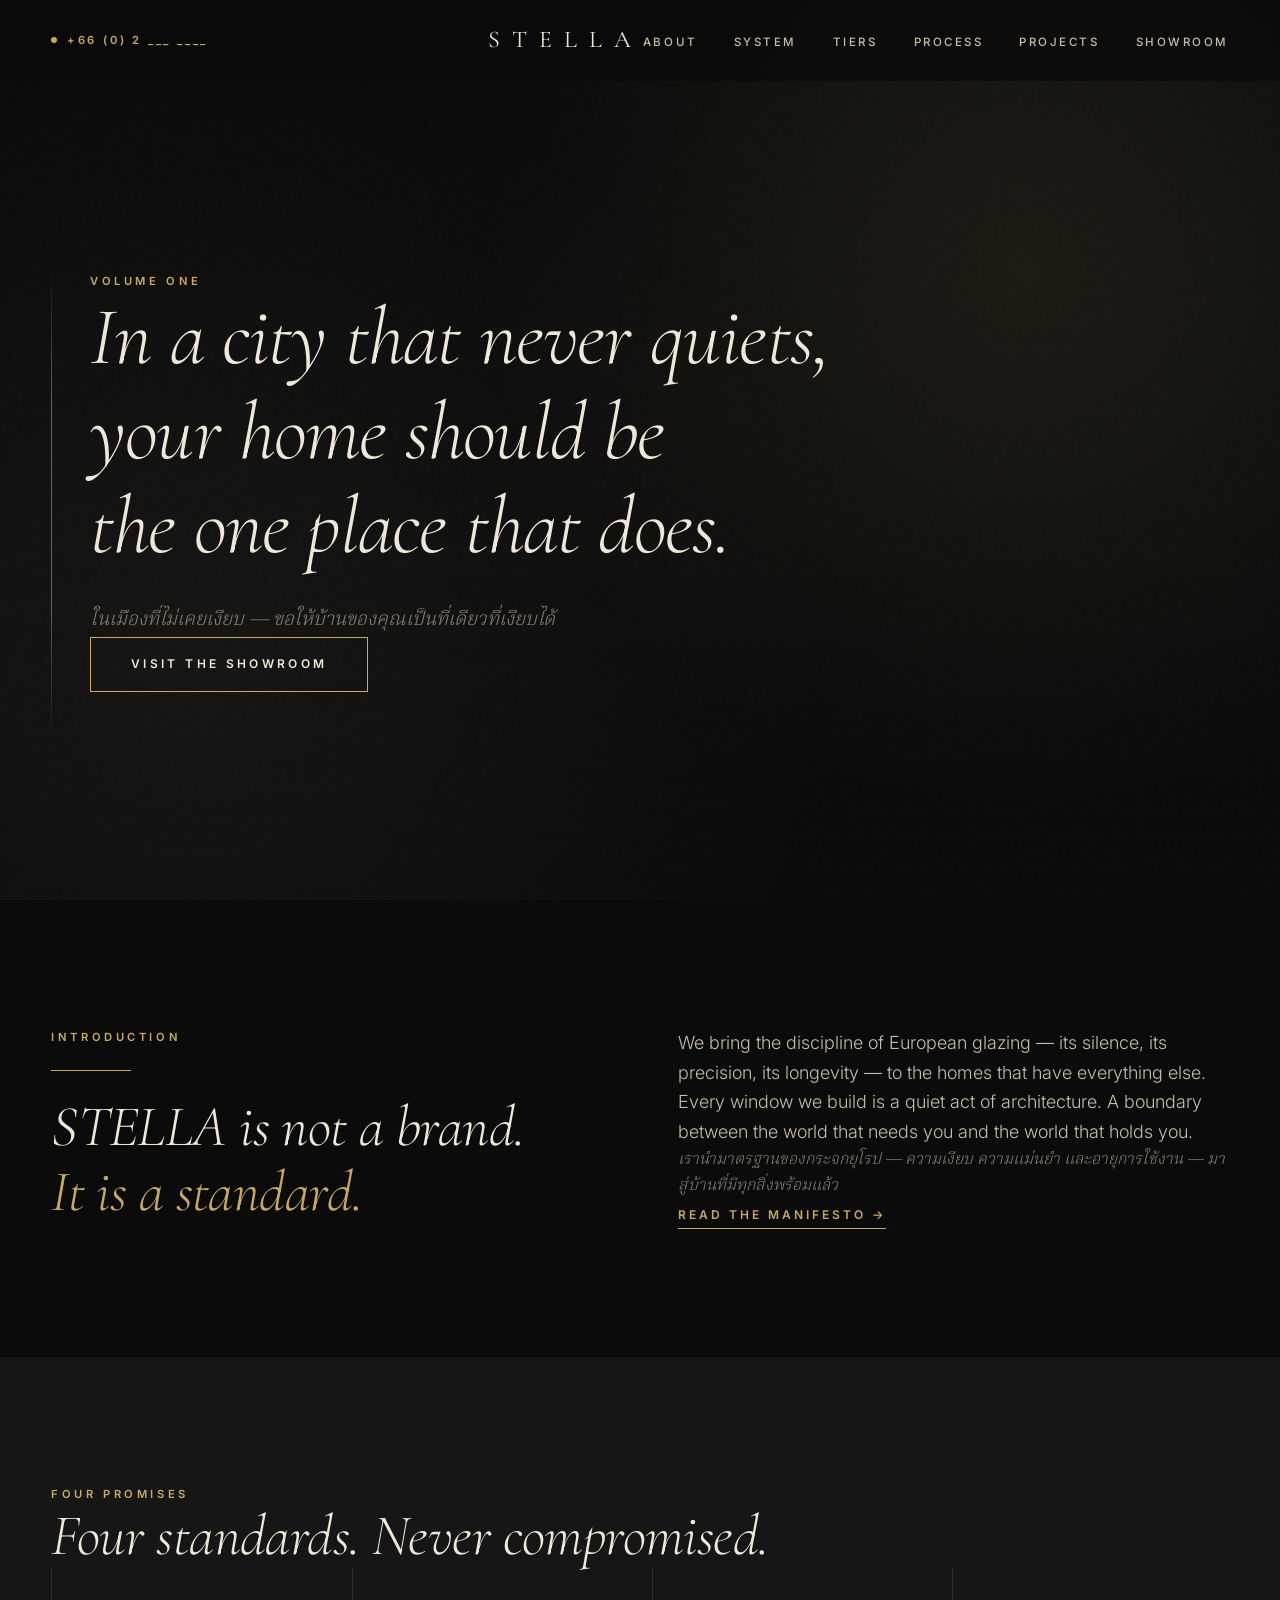
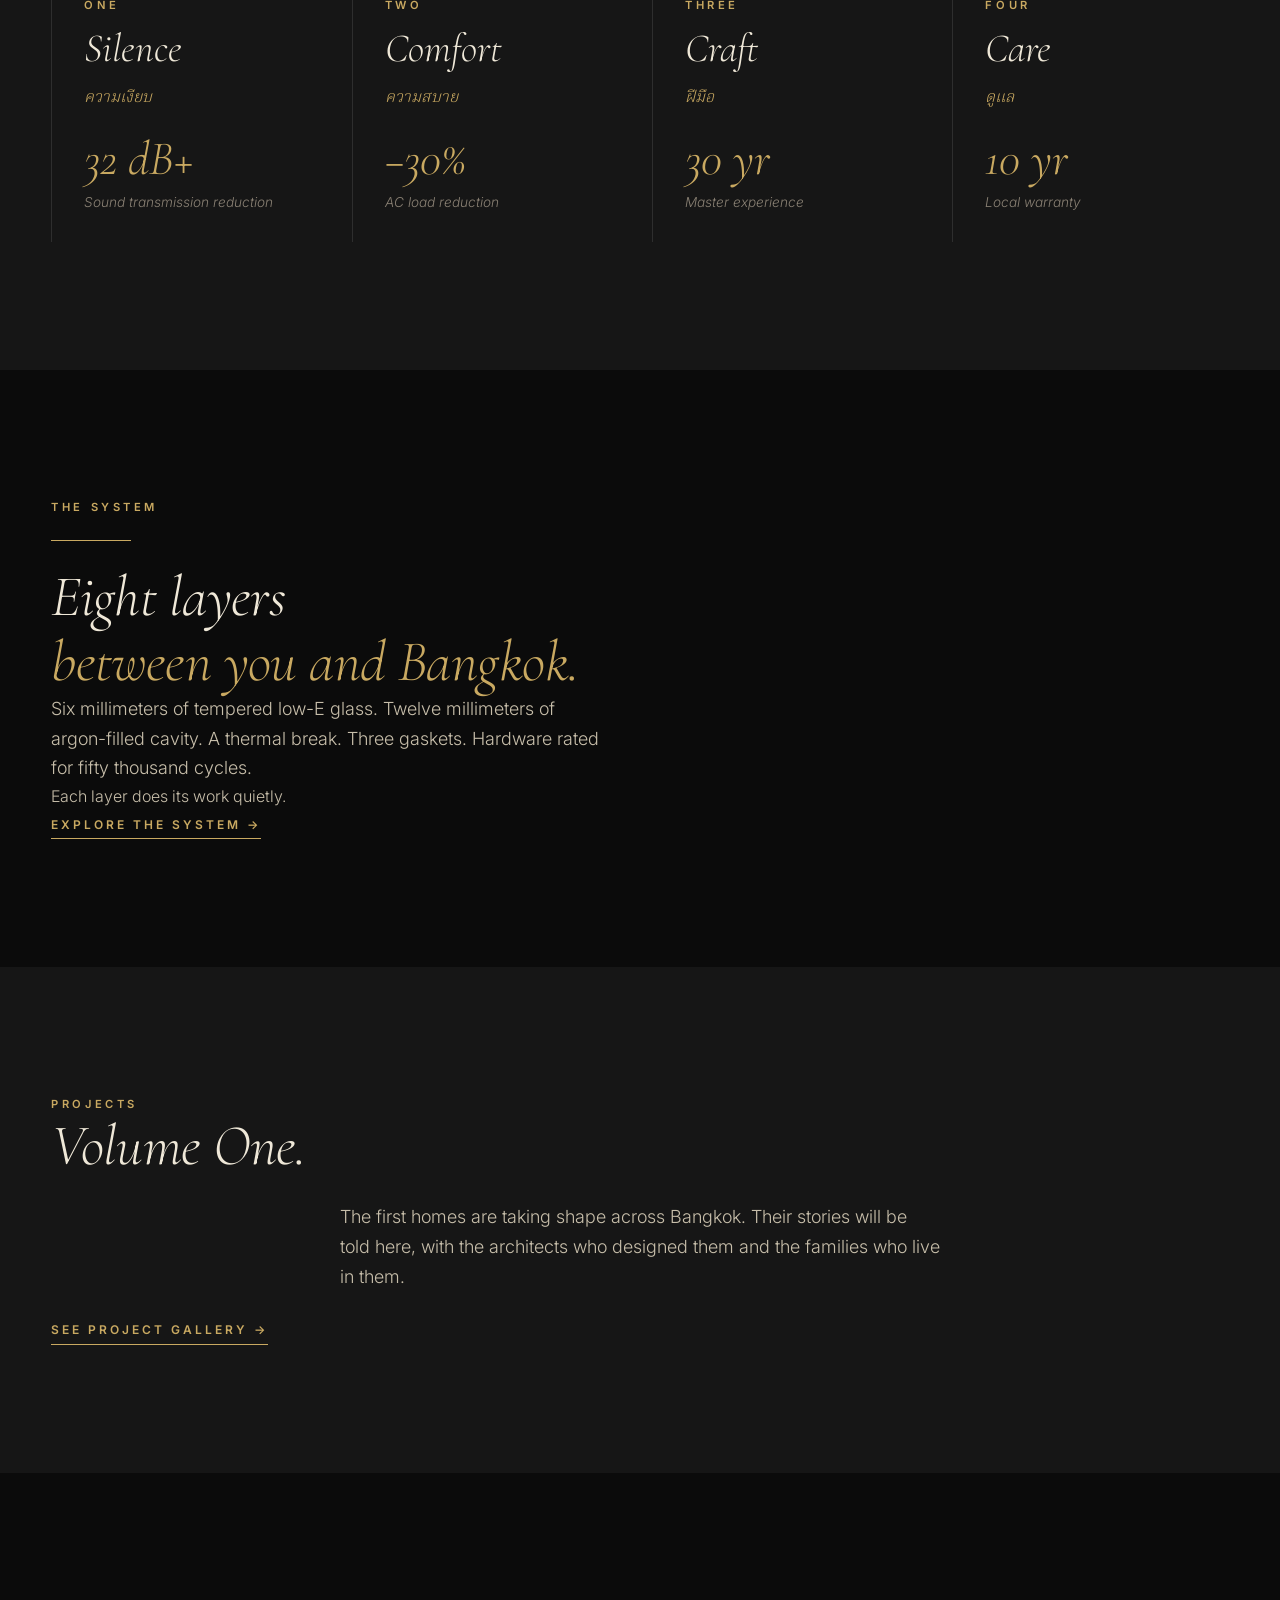
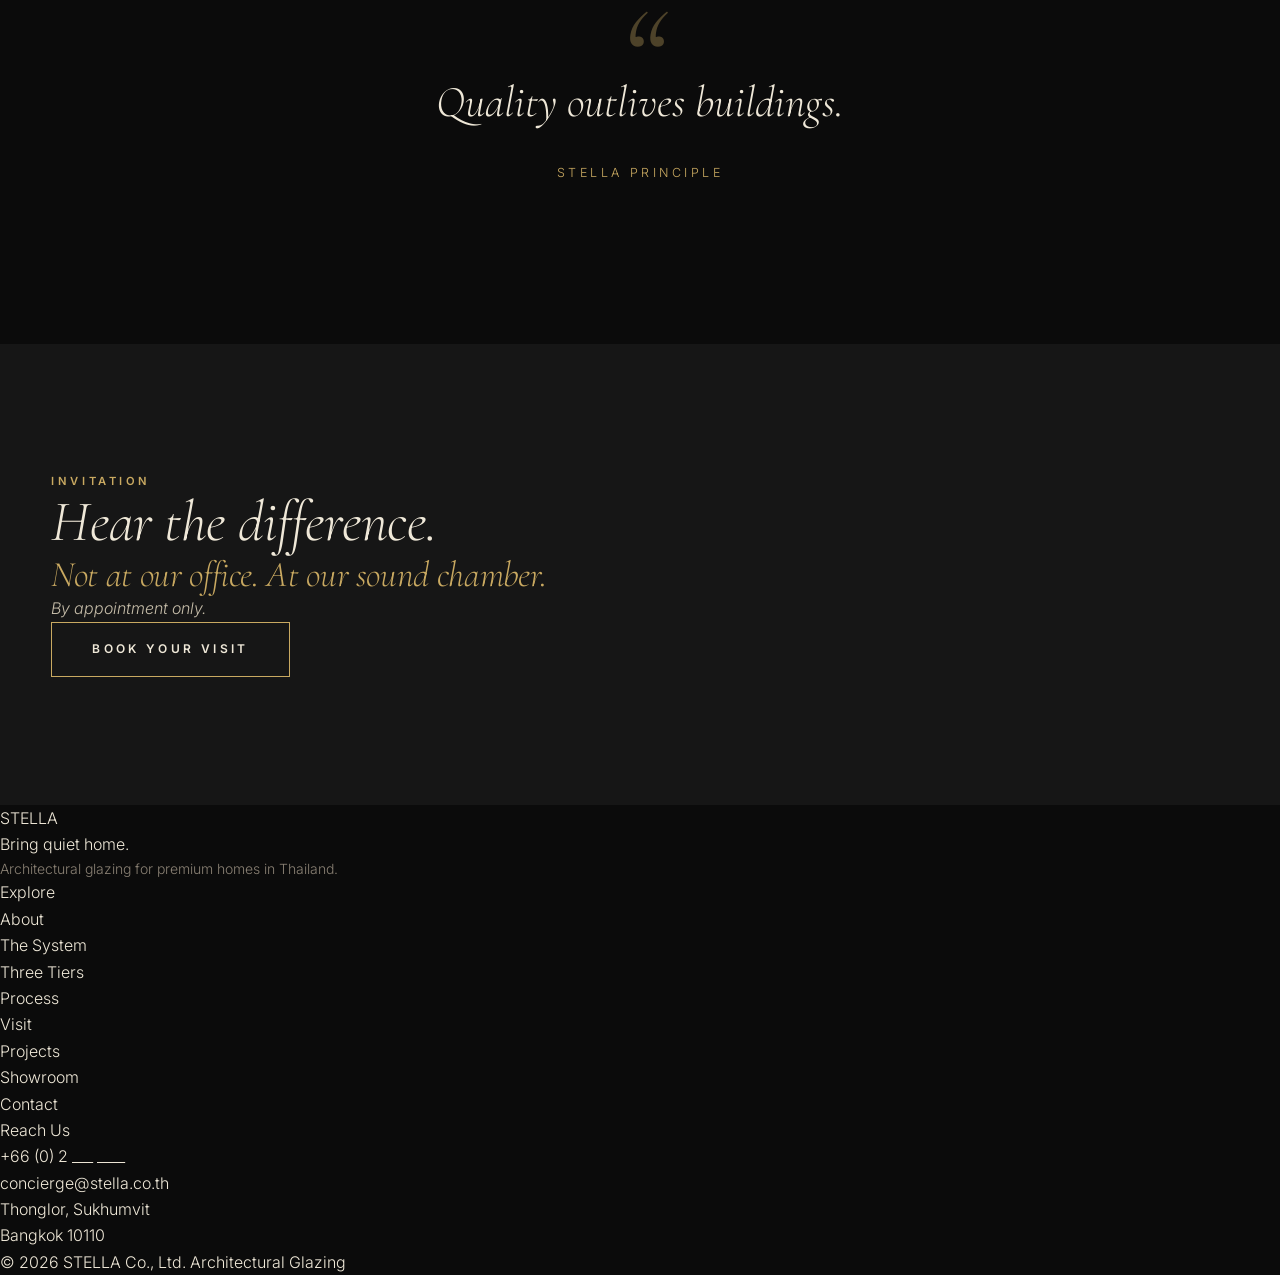
==== index.html @ 51ca9956 "Add files via upload Initial commit" ====
<!DOCTYPE html>
<html lang="en">
<head>
<meta charset="UTF-8">
<meta name="viewport" content="width=device-width, initial-scale=1.0">

<!-- SEO -->
<title>STELLA — Architectural Glazing for Homes That Know the Difference</title>
<meta name="description" content="Premium European-discipline windows and doors for homes 30M+ in Bangkok. 32 dB+ silence, 1.4 W/m²K U-value, 10-year local warranty. Bring quiet home.">
<link rel="canonical" href="https://stella.co.th/">

<!-- Open Graph -->
<meta property="og:title" content="STELLA — Architectural Glazing for Homes That Know the Difference">
<meta property="og:description" content="Premium European-discipline windows and doors for homes 30M+ in Bangkok. 32 dB+ silence, 1.4 W/m²K U-value, 10-year local warranty. Bring quiet home.">
<meta property="og:type" content="website">
<meta property="og:url" content="https://stella.co.th/">
<meta property="og:image" content="https://stella.co.th/og-image.png">
<meta property="og:image:width" content="1200">
<meta property="og:image:height" content="630">
<meta property="og:locale" content="en_US">
<meta property="og:locale:alternate" content="th_TH">
<meta property="og:site_name" content="STELLA">

<!-- Twitter Card -->
<meta name="twitter:card" content="summary_large_image">
<meta name="twitter:title" content="STELLA — Architectural Glazing for Homes That Know the Difference">
<meta name="twitter:description" content="Premium European-discipline windows and doors for homes 30M+ in Bangkok. 32 dB+ silence, 1.4 W/m²K U-value, 10-year local warranty. Bring quiet home.">
<meta name="twitter:image" content="https://stella.co.th/og-image.png">

<!-- Favicon -->
<link rel="icon" type="image/svg+xml" href="/favicon.svg">

<!-- Theme color (mobile browser chrome) -->
<meta name="theme-color" content="#0E0E0E">

<!-- Stylesheet -->
<link rel="stylesheet" href="styles.css">
</head>
<body>

<a href="#main" class="skip">Skip to content</a>

<!-- Hidden Netlify form detection (Netlify discovers these at build time) -->
<form name="showroom-booking" netlify netlify-honeypot="bot-field" hidden>
  <input type="text" name="name"><input type="tel" name="phone">
  <input type="email" name="email"><input type="text" name="role">
  <input type="text" name="project"><input type="text" name="timing">
  <textarea name="message"></textarea>
</form>
<form name="contact-inquiry" netlify netlify-honeypot="bot-field" hidden>
  <input type="text" name="name"><input type="email" name="email">
  <input type="text" name="topic"><textarea name="message"></textarea>
</form>
<!-- ═══ NAVIGATION ═══ -->
<nav class="nav">
  <div class="nav-cta">+66 (0) 2 ___ ____</div>
  <a href="/" class="nav-logo">STELLA</a>
  <ul class="nav-menu" id="primary-menu">
    <li><a href="/about">About</a></li>
    <li><a href="/system">System</a></li>
    <li><a href="/tiers">Tiers</a></li>
    <li><a href="/process">Process</a></li>
    <li><a href="/projects">Projects</a></li>
    <li><a href="/showroom">Showroom</a></li>
  </ul>
  <button class="nav-toggle" aria-label="Open menu" aria-expanded="false" aria-controls="primary-menu">
    <span></span><span></span><span></span>
  </button>
</nav>

<!-- ═══ HERO ═══ -->
<main id="main">
<section class="hero">
  <div class="hero-content">
    <p class="kicker mb-2">VOLUME ONE</p>
    <h1 class="hero-line reveal delay-1">In a city that never quiets,<br>your home should be<br>the one place that does.</h1>
    <p class="hero-thai reveal delay-2">ในเมืองที่ไม่เคยเงียบ — ขอให้บ้านของคุณเป็นที่เดียวที่เงียบได้</p>
    <div class="mt-4">
      <a href="/showroom" class="btn">Visit the showroom</a>
    </div>
  </div>
</section>

<!-- ═══ MANIFESTO INTRO ═══ -->
<section class="section">
  <div class="container">
    <div class="spread-2col">
      <div>
        <p class="kicker mb-2">INTRODUCTION</p>
        <hr class="hairline" style="margin-left:0;">
        <h2 class="cream reveal">STELLA is not a brand.</h2>
        <h2 class="gold reveal">It is a standard.</h2>
      </div>
      <div>
        <p class="body-l">We bring the discipline of European glazing — its silence, its precision, its longevity — to the homes that have everything else.</p>
        <p class="body-l mt-2">Every window we build is a quiet act of architecture. A boundary between the world that needs you and the world that holds you.</p>
        <p class="body-m thai mt-3" style="color: var(--pewter); font-style: italic;">เรานำมาตรฐานของกระจกยุโรป — ความเงียบ ความแม่นยำ และอายุการใช้งาน — มาสู่บ้านที่มีทุกสิ่งพร้อมแล้ว</p>
        <div class="mt-4">
          <a href="/about" class="btn-text">Read the manifesto →</a>
        </div>
      </div>
    </div>
  </div>
</section>

<!-- ═══ FOUR PILLARS ═══ -->
<section class="section" style="background: var(--ink-2);">
  <div class="container">
    <div class="text-center mb-3">
      <p class="kicker">FOUR PROMISES</p>
      <h2 class="cream mt-2 reveal">Four standards. Never compromised.</h2>
    </div>

    <div class="spread-2col mt-4" style="grid-template-columns: 1fr 1fr 1fr 1fr; gap: 1.5rem;">
      <div class="pillar reveal">
        <p class="kicker">ONE</p>
        <p class="pillar-en">Silence</p>
        <p class="pillar-th">ความเงียบ</p>
        <p class="pillar-num">32 dB+</p>
        <p class="pillar-label">Sound transmission reduction</p>
      </div>
      <div class="pillar reveal">
        <p class="kicker">TWO</p>
        <p class="pillar-en">Comfort</p>
        <p class="pillar-th">ความสบาย</p>
        <p class="pillar-num">−30%</p>
        <p class="pillar-label">AC load reduction</p>
      </div>
      <div class="pillar reveal">
        <p class="kicker">THREE</p>
        <p class="pillar-en">Craft</p>
        <p class="pillar-th">ฝีมือ</p>
        <p class="pillar-num">30 yr</p>
        <p class="pillar-label">Master experience</p>
      </div>
      <div class="pillar reveal">
        <p class="kicker">FOUR</p>
        <p class="pillar-en">Care</p>
        <p class="pillar-th">ดูแล</p>
        <p class="pillar-num">10 yr</p>
        <p class="pillar-label">Local warranty</p>
      </div>
    </div>
  </div>
</section>

<!-- ═══ THE SYSTEM TEASER ═══ -->
<section class="section">
  <div class="container">
    <div class="spread-2col">
      <div>
        <p class="kicker mb-2">THE SYSTEM</p>
        <hr class="hairline" style="margin-left:0;">
        <h2 class="cream reveal">Eight layers</h2>
        <h2 class="gold reveal">between you and Bangkok.</h2>
        <p class="body-l mt-3">Six millimeters of tempered low-E glass. Twelve millimeters of argon-filled cavity. A thermal break. Three gaskets. Hardware rated for fifty thousand cycles.</p>
        <p class="body-m mt-2">Each layer does its work quietly.</p>
        <div class="mt-3">
          <a href="/system" class="btn-text">Explore the system →</a>
        </div>
      </div>
      <div class="anatomy-diagram" style="height: 320px; max-width: 180px; margin: 0 auto;">
        <div class="anatomy-layer glass"></div>
        <div class="anatomy-layer gas"></div>
        <div class="anatomy-layer glass"></div>
      </div>
    </div>
  </div>
</section>

<!-- ═══ PROJECTS TEASER ═══ -->
<section class="section" style="background: var(--ink-2);">
  <div class="container">
    <div class="text-center">
      <p class="kicker">PROJECTS</p>
      <h2 class="cream mt-2 reveal">Volume One.</h2>
      <p class="body-l mt-3" style="max-width: 600px; margin: 1.5rem auto;">The first homes are taking shape across Bangkok. Their stories will be told here, with the architects who designed them and the families who live in them.</p>
      <div class="mt-4">
        <a href="/projects" class="btn-text">See project gallery →</a>
      </div>
    </div>
  </div>
</section>

<!-- ═══ PULL QUOTE ═══ -->
<section class="section">
  <div class="container">
    <div class="pullquote">
      <p class="pullquote-text">Quality outlives buildings.</p>
      <p class="pullquote-attr">STELLA principle</p>
    </div>
  </div>
</section>

<!-- ═══ INVITATION ═══ -->
<section class="section" style="background: var(--ink-2);">
  <div class="container text-center">
    <p class="kicker">INVITATION</p>
    <h2 class="cream mt-2 reveal">Hear the difference.</h2>
    <h3 class="gold display mt-1" style="font-style: italic;">Not at our office. At our sound chamber.</h3>
    <p class="body-m mt-3" style="font-style: italic;">By appointment only.</p>
    <div class="mt-4">
      <a href="/showroom" class="btn">Book your visit</a>
    </div>
  </div>
</section>

</main>

<!-- ═══ FOOTER ═══ -->
<footer class="footer">
  <div class="footer-grid">
    <div>
      <p class="footer-logo">STELLA</p>
      <p class="footer-tag">Bring quiet home.</p>
      <p class="body-s mt-2">Architectural glazing for premium homes in Thailand.</p>
    </div>
    <div>
      <p class="footer-heading">Explore</p>
      <ul>
        <li><a href="/about">About</a></li>
        <li><a href="/system">The System</a></li>
        <li><a href="/tiers">Three Tiers</a></li>
        <li><a href="/process">Process</a></li>
      </ul>
    </div>
    <div>
      <p class="footer-heading">Visit</p>
      <ul>
        <li><a href="/projects">Projects</a></li>
        <li><a href="/showroom">Showroom</a></li>
        <li><a href="/contact">Contact</a></li>
      </ul>
    </div>
    <div>
      <p class="footer-heading">Reach Us</p>
      <ul>
        <li><a href="tel:+66200000000">+66 (0) 2 ___ ____</a></li>
        <li><a href="mailto:concierge@stella.co.th">concierge@stella.co.th</a></li>
        <li>Thonglor, Sukhumvit<br>Bangkok 10110</li>
      </ul>
    </div>
  </div>
  <div class="footer-bottom">
    <span>© 2026 STELLA Co., Ltd.</span>
    <span>Architectural Glazing</span>
  </div>
</footer>

<script src="scripts.js" defer></script>

</body>
</html>
---- styles.css ----
/* ═══════════════════════════════════════════════════════════
   STELLA — WEBSITE STYLES  (v2 — premium polish)
   Brand: Architectural glazing for premium homes in Thailand
   ═══════════════════════════════════════════════════════════ */

@import url('https://fonts.googleapis.com/css2?family=Cormorant+Garamond:ital,wght@0,300;0,400;0,500;1,300;1,400&family=Inter:wght@300;400;500;600&family=Noto+Serif+Thai:wght@300;400;500&display=swap');

/* ═══ DESIGN TOKENS ═══ */
:root {
  --ink:      #0B0B0B;
  --ink-2:    #161616;
  --ink-3:    #202020;
  --cream:    #EFE8D8;
  --cream-2:  #F5F1E8;
  --gold:     #C9A961;
  --gold-d:   #B8860B;
  --gold-l:   #D8BE7C;
  --pewter:   #8A8174;
  --pearl:    #C7BEAA;
  --hairline: #2E2E2E;

  --font-display: 'Cormorant Garamond', 'Georgia', serif;
  --font-body:    'Inter', 'Helvetica Neue', sans-serif;
  --font-thai:    'Noto Serif Thai', 'Sukhumvit Set', 'Tahoma', sans-serif;

  --max-width:     1280px;
  --gutter:        clamp(1.5rem, 4vw, 4rem);
  --section-pad:   clamp(4rem, 10vw, 8rem);

  --ease:          cubic-bezier(0.22, 1, 0.36, 1);
}

/* ═══ RESET ═══ */
*, *::before, *::after { box-sizing: border-box; margin: 0; padding: 0; }
html { scroll-behavior: smooth; }
::selection { background: var(--gold); color: var(--ink); }

body {
  background: var(--ink);
  color: var(--cream);
  font-family: var(--font-body);
  font-weight: 300;
  line-height: 1.65;
  -webkit-font-smoothing: antialiased;
  -moz-osx-font-smoothing: grayscale;
  text-rendering: optimizeLegibility;
  overflow-x: hidden;
}

/* Subtle background grain (SVG noise for warmth) */
body::before {
  content: '';
  position: fixed;
  inset: 0;
  pointer-events: none;
  z-index: 1;
  opacity: 0.025;
  background-image: url("data:image/svg+xml;utf8,<svg viewBox='0 0 200 200' xmlns='http://www.w3.org/2000/svg'><filter id='n'><feTurbulence type='fractalNoise' baseFrequency='0.9' numOctaves='2' stitchTiles='stitch'/></filter><rect width='100%25' height='100%25' filter='url(%23n)'/></svg>");
}
body > * { position: relative; z-index: 2; }

img { max-width: 100%; display: block; }
a { color: inherit; text-decoration: none; }

/* Skip to content (a11y) */
.skip {
  position: absolute; left: -9999px; top: 0;
  background: var(--gold); color: var(--ink);
  padding: 0.75rem 1rem;
  font-size: 0.75rem; letter-spacing: 0.2em; text-transform: uppercase;
  font-weight: 600; z-index: 9999;
}
.skip:focus { left: 1rem; top: 1rem; }

/* ═══ TYPOGRAPHY ═══ */
.display     { font-family: var(--font-display); font-weight: 300; font-style: italic; }
.display-r   { font-family: var(--font-display); font-weight: 300; font-style: normal; }
.thai        { font-family: var(--font-thai); }

h1, h2, h3 { font-family: var(--font-display); font-weight: 300; line-height: 1.12; letter-spacing: -0.01em; }
h1 { font-size: clamp(2.75rem, 6.4vw, 5.75rem); font-style: italic; }
h2 { font-size: clamp(2rem, 4.5vw, 3.75rem); font-style: italic; }
h3 { font-size: clamp(1.5rem, 3vw, 2.25rem); }

.kicker {
  font-family: var(--font-body);
  font-size: 0.7rem;
  font-weight: 600;
  color: var(--gold);
  letter-spacing: 0.32em;
  text-transform: uppercase;
}

.body-l { font-size: 1.125rem; line-height: 1.65; color: var(--pearl); }
.body-m { font-size: 1rem;     line-height: 1.65; color: var(--pearl); }
.body-s { font-size: 0.875rem; line-height: 1.55; color: var(--pewter); }

.gold   { color: var(--gold); }
.cream  { color: var(--cream); }
.pewter { color: var(--pewter); }

/* ═══ LAYOUT ═══ */
.container { max-width: var(--max-width); margin: 0 auto; padding: 0 var(--gutter); }
.section   { padding: var(--section-pad) 0; }

.hairline {
  width: 80px; height: 1px;
  background: var(--gold);
  border: none;
  margin: 1.5rem 0;
}
.hairline.center { margin-left: auto; margin-right: auto; }

/* ═══ NAVIGATION ═══ */
.nav {
  position: fixed;
  top: 0; left: 0; right: 0;
  z-index: 100;
  padding: 1.25rem var(--gutter);
  background: rgba(11, 11, 11, 0.72);
  backdrop-filter: blur(24px) saturate(140%);
  -webkit-backdrop-filter: blur(24px) saturate(140%);
  display: grid;
  grid-template-columns: 1fr auto 1fr;
  align-items: center;
  border-bottom: 1px solid transparent;
  transition: border-color 0.4s var(--ease), background 0.4s var(--ease), padding 0.3s var(--ease);
}
.nav.scrolled {
  border-bottom-color: var(--hairline);
  background: rgba(11, 11, 11, 0.92);
  padding: 0.9rem var(--gutter);
}

.nav-logo {
  grid-column: 2;
  font-family: var(--font-display);
  font-size: 1.5rem;
  letter-spacing: 0.5em;
  color: var(--cream);
  font-weight: 400;
  padding-left: 0.5em;
}

.nav-menu {
  grid-column: 3;
  display: flex;
  justify-content: flex-end;
  gap: 2.25rem;
  list-style: none;
}

.nav-menu a {
  font-size: 0.72rem;
  letter-spacing: 0.22em;
  text-transform: uppercase;
  color: var(--pearl);
  font-weight: 500;
  transition: color 0.3s var(--ease);
  position: relative;
  padding: 4px 0;
}

.nav-menu a:hover, .nav-menu a.active { color: var(--gold); }

.nav-menu a::after {
  content: ''; position: absolute;
  bottom: 0; left: 0; right: 100%;
  height: 1px; background: var(--gold);
  transition: right 0.35s var(--ease);
}
.nav-menu a:hover::after, .nav-menu a.active::after { right: 0; }

.nav-cta {
  grid-column: 1;
  font-size: 0.7rem;
  letter-spacing: 0.25em;
  text-transform: uppercase;
  color: var(--gold);
  font-weight: 600;
  display: inline-flex; align-items: center; gap: 0.6rem;
}
.nav-cta::before {
  content: ''; width: 6px; height: 6px; border-radius: 50%;
  background: var(--gold);
  box-shadow: 0 0 0 0 var(--gold);
  animation: pulse 2.6s ease-out infinite;
}
@keyframes pulse {
  0% { box-shadow: 0 0 0 0 rgba(201, 169, 97, 0.5); }
  70% { box-shadow: 0 0 0 10px rgba(201, 169, 97, 0); }
  100% { box-shadow: 0 0 0 0 rgba(201, 169, 97, 0); }
}

/* Mobile hamburger */
.nav-toggle {
  display: none;
  grid-column: 3;
  justify-self: end;
  width: 32px; height: 32px;
  background: transparent;
  border: 0; cursor: pointer; padding: 0;
  position: relative;
  z-index: 101;
}
.nav-toggle span {
  display: block;
  position: absolute; left: 4px; right: 4px;
  height: 1px; background: var(--cream);
  transition: transform 0.35s var(--ease), opacity 0.2s var(--ease), top 0.25s var(--ease);
}
.nav-toggle span:nth-child(1) { top: 11px; }
.nav-toggle span:nth-child(2) { top: 16px; }
.nav-toggle span:nth-child(3) { top: 21px; }
.nav-toggle.open span:nth-child(1) { top: 16px; transform: rotate(45deg); background: var(--gold); }
.nav-toggle.open span:nth-child(2) { opacity: 0; }
.nav-toggle.open span:nth-child(3) { top: 16px; transform: rotate(-45deg); background: var(--gold); }

@media (max-width: 880px) {
  .nav { grid-template-columns: auto 1fr auto; padding: 1rem var(--gutter); }
  .nav-cta { display: none; }
  .nav-logo { grid-column: 1; justify-self: start; font-size: 1.125rem; letter-spacing: 0.4em; padding: 0; }
  .nav-menu {
    position: fixed;
    inset: 0;
    background: rgba(11, 11, 11, 0.97);
    backdrop-filter: blur(30px);
    -webkit-backdrop-filter: blur(30px);
    flex-direction: column;
    align-items: center;
    justify-content: center;
    gap: 2rem;
    pointer-events: none;
    opacity: 0;
    transition: opacity 0.4s var(--ease);
  }
  .nav-menu.open { opacity: 1; pointer-events: auto; }
  .nav-menu li { transform: translateY(8px); opacity: 0; transition: all 0.5s var(--ease); }
  .nav-menu.open li { transform: translateY(0); opacity: 1; }
  .nav-menu.open li:nth-child(1) { transition-delay: 0.05s; }
  .nav-menu.open li:nth-child(2) { transition-delay: 0.10s; }
  .nav-menu.open li:nth-child(3) { transition-delay: 0.15s; }
  .nav-menu.open li:nth-child(4) { transition-delay: 0.20s; }
  .nav-menu.open li:nth-child(5) { transition-delay: 0.25s; }
  .nav-menu.open li:nth-child(6) { transition-delay: 0.30s; }
  .nav-menu a { font-size: 1rem; letter-spacing: 0.3em; }
  .nav-toggle { display: block; }
}

/* ═══ HERO ═══ */
.hero {
  min-height: 100vh;
  display: flex;
  align-items: center;
  position: relative;
  padding: 9rem var(--gutter) 5rem;
  overflow: hidden;
}

/* Atmospheric glass refraction (CSS gradients only) */
.hero::after {
  content: '';
  position: absolute; inset: 0;
  pointer-events: none; z-index: 0;
  background:
    radial-gradient(circle at 80% 30%, rgba(201, 169, 97, 0.10), transparent 45%),
    radial-gradient(circle at 15% 75%, rgba(199, 190, 170, 0.06), transparent 50%),
    linear-gradient(180deg, transparent 60%, rgba(11,11,11,0.5));
}

.hero-content { max-width: 1100px; margin: 0 auto; width: 100%; position: relative; z-index: 2; }

.hero-line { font-style: italic; line-height: 1.15; color: var(--cream); }

.hero-thai {
  font-family: var(--font-thai);
  font-style: italic;
  color: var(--pewter);
  margin-top: 2rem;
  font-size: clamp(1rem, 1.5vw, 1.25rem);
  max-width: 50ch;
}

/* Vertical hairline as luxury motif */
.hero::before {
  content: '';
  position: absolute;
  left: var(--gutter);
  top: 30%;
  bottom: 18%;
  width: 1px;
  background: linear-gradient(180deg, transparent, var(--gold) 30%, var(--gold) 70%, transparent);
  opacity: 0.55;
  z-index: 1;
}

@media (max-width: 768px) {
  .hero { padding: 7rem var(--gutter) 4rem; }
  .hero::before { display: none; }
}

/* ═══ EDITORIAL SPREADS ═══ */
.spread-2col {
  display: grid;
  grid-template-columns: 1fr 1fr;
  gap: clamp(2rem, 6vw, 6rem);
  align-items: start;
}
@media (max-width: 768px) { .spread-2col { grid-template-columns: 1fr; } }

.spread-3col {
  display: grid;
  grid-template-columns: repeat(3, 1fr);
  gap: clamp(2rem, 5vw, 4rem);
}
@media (max-width: 900px) { .spread-3col { grid-template-columns: 1fr; } }

/* ═══ PILLAR ═══ */
.pillar {
  border-left: 1px solid var(--hairline);
  padding: 1.75rem 0 1.75rem 2rem;
  transition: border-color 0.4s var(--ease);
}
.pillar:hover { border-left-color: var(--gold); }
.pillar-en { font-family: var(--font-display); font-style: italic; font-size: 2.5rem; color: var(--cream); }
.pillar-th { font-family: var(--font-thai); font-style: italic; color: var(--gold); margin-top: 0.25rem; }
.pillar-num { font-family: var(--font-display); font-style: italic; font-size: 3rem; color: var(--gold); margin-top: 1.5rem; line-height: 1; }
.pillar-label { color: var(--pewter); font-size: 0.85rem; font-style: italic; margin-top: 0.5rem; }
.pillar-body { color: var(--pearl); font-size: 0.95rem; line-height: 1.65; margin-top: 1.5rem; }

/* ═══ PULL QUOTE ═══ */
.pullquote { position: relative; padding: 4.5rem 2rem 2rem; text-align: center; }
.pullquote::before {
  content: '\201C';
  font-family: var(--font-display); font-style: italic;
  font-size: 9rem; color: var(--gold); opacity: 0.35;
  position: absolute; top: -1rem; left: 50%; transform: translateX(-50%);
  line-height: 1;
}
.pullquote-text {
  font-family: var(--font-display); font-style: italic;
  font-size: clamp(1.75rem, 3.5vw, 2.75rem);
  color: var(--cream); line-height: 1.32;
  max-width: 820px; margin: 0 auto;
}
.pullquote-attr {
  margin-top: 2rem; color: var(--gold);
  font-size: 0.78rem; letter-spacing: 0.28em; text-transform: uppercase;
}

/* ═══ BUTTONS ═══ */
.btn {
  display: inline-flex; align-items: center; gap: 0.75rem;
  padding: 1.05rem 2.5rem;
  border: 1px solid var(--gold);
  color: var(--cream);
  font-size: 0.75rem; font-weight: 600;
  letter-spacing: 0.28em; text-transform: uppercase;
  background: transparent;
  cursor: pointer;
  font-family: var(--font-body);
  position: relative; overflow: hidden;
  transition: color 0.4s var(--ease);
  isolation: isolate;
}
.btn::before {
  content: ''; position: absolute; inset: 0;
  background: var(--gold);
  transform: translateY(101%);
  transition: transform 0.5s var(--ease);
  z-index: -1;
}
.btn:hover { color: var(--ink); }
.btn:hover::before { transform: translateY(0); }
.btn:disabled { opacity: 0.5; pointer-events: none; }

.btn-text {
  font-size: 0.75rem; font-weight: 600;
  letter-spacing: 0.25em; text-transform: uppercase;
  color: var(--gold);
  border-bottom: 1px solid var(--gold);
  padding-bottom: 4px;
  display: inline-block;
  transition: letter-spacing 0.35s var(--ease);
}
.btn-text:hover { letter-spacing: 0.32em; }

/* ═══ TIER CARDS ═══ */
.tier-grid {
  display: grid;
  grid-template-columns: repeat(3, 1fr);
  gap: 1.75rem;
}
@media (max-width: 900px) { .tier-grid { grid-template-columns: 1fr; } }

.tier-card {
  border: 1px solid var(--hairline);
  padding: 2.75rem 2rem;
  background: linear-gradient(180deg, var(--ink-2), var(--ink));
  transition: border-color 0.45s var(--ease), transform 0.5s var(--ease);
  position: relative;
}
.tier-card.featured { border-color: var(--gold); }
.tier-card.featured::before {
  content: 'RECOMMENDED';
  position: absolute; top: 0; right: 0;
  background: var(--gold); color: var(--ink);
  padding: 0.4rem 0.9rem;
  font-size: 0.62rem; font-weight: 600; letter-spacing: 0.25em;
}
.tier-card:hover { border-color: var(--gold); transform: translateY(-4px); }

.tier-rom { color: var(--gold); font-family: var(--font-display); font-style: italic; font-size: 1.25rem; }
.tier-name { font-family: var(--font-display); font-style: italic; font-size: 2.25rem; color: var(--cream); margin: 0.25rem 0 1.25rem; }
.tier-desc { color: var(--pearl); font-size: 0.95rem; margin-bottom: 2rem; line-height: 1.55; }

.tier-specs { list-style: none; border-top: 1px solid var(--hairline); }
.tier-specs li {
  display: flex; justify-content: space-between;
  padding: 0.85rem 0;
  border-bottom: 1px solid var(--hairline);
  font-size: 0.875rem;
}
.tier-specs li span:first-child { color: var(--pewter); font-style: italic; }
.tier-specs li span:last-child { color: var(--cream); font-weight: 500; }

/* ═══ PROCESS TIMELINE ═══ */
.process-list { position: relative; padding-left: 3rem; }
.process-list::before {
  content: '';
  position: absolute; left: 0.6rem; top: 0.5rem; bottom: 0.5rem;
  width: 1px;
  background: linear-gradient(180deg, var(--gold), var(--hairline));
}
.process-step { position: relative; padding-bottom: 3rem; }
.process-step:last-child { padding-bottom: 0; }
.process-step::before {
  content: '';
  position: absolute; left: -2.7rem; top: 0.5rem;
  width: 0.75rem; height: 0.75rem;
  border: 1px sol
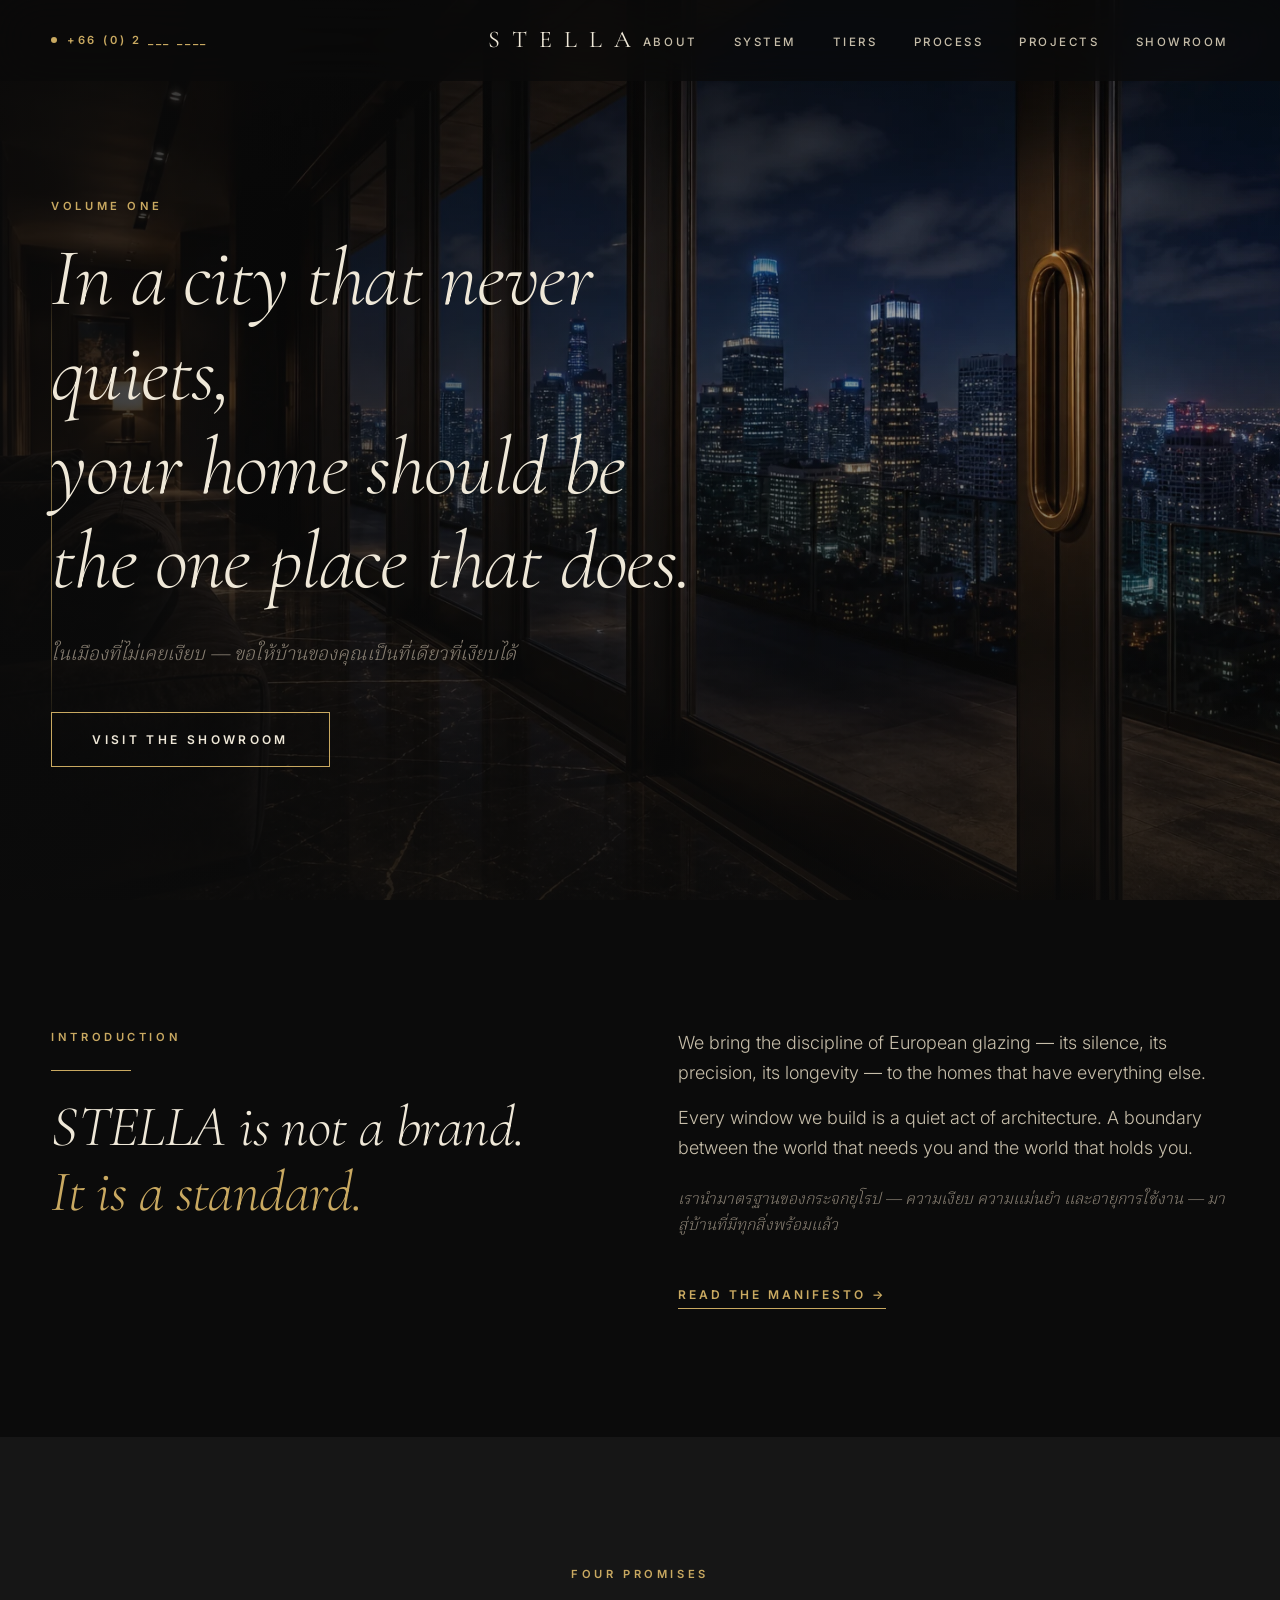
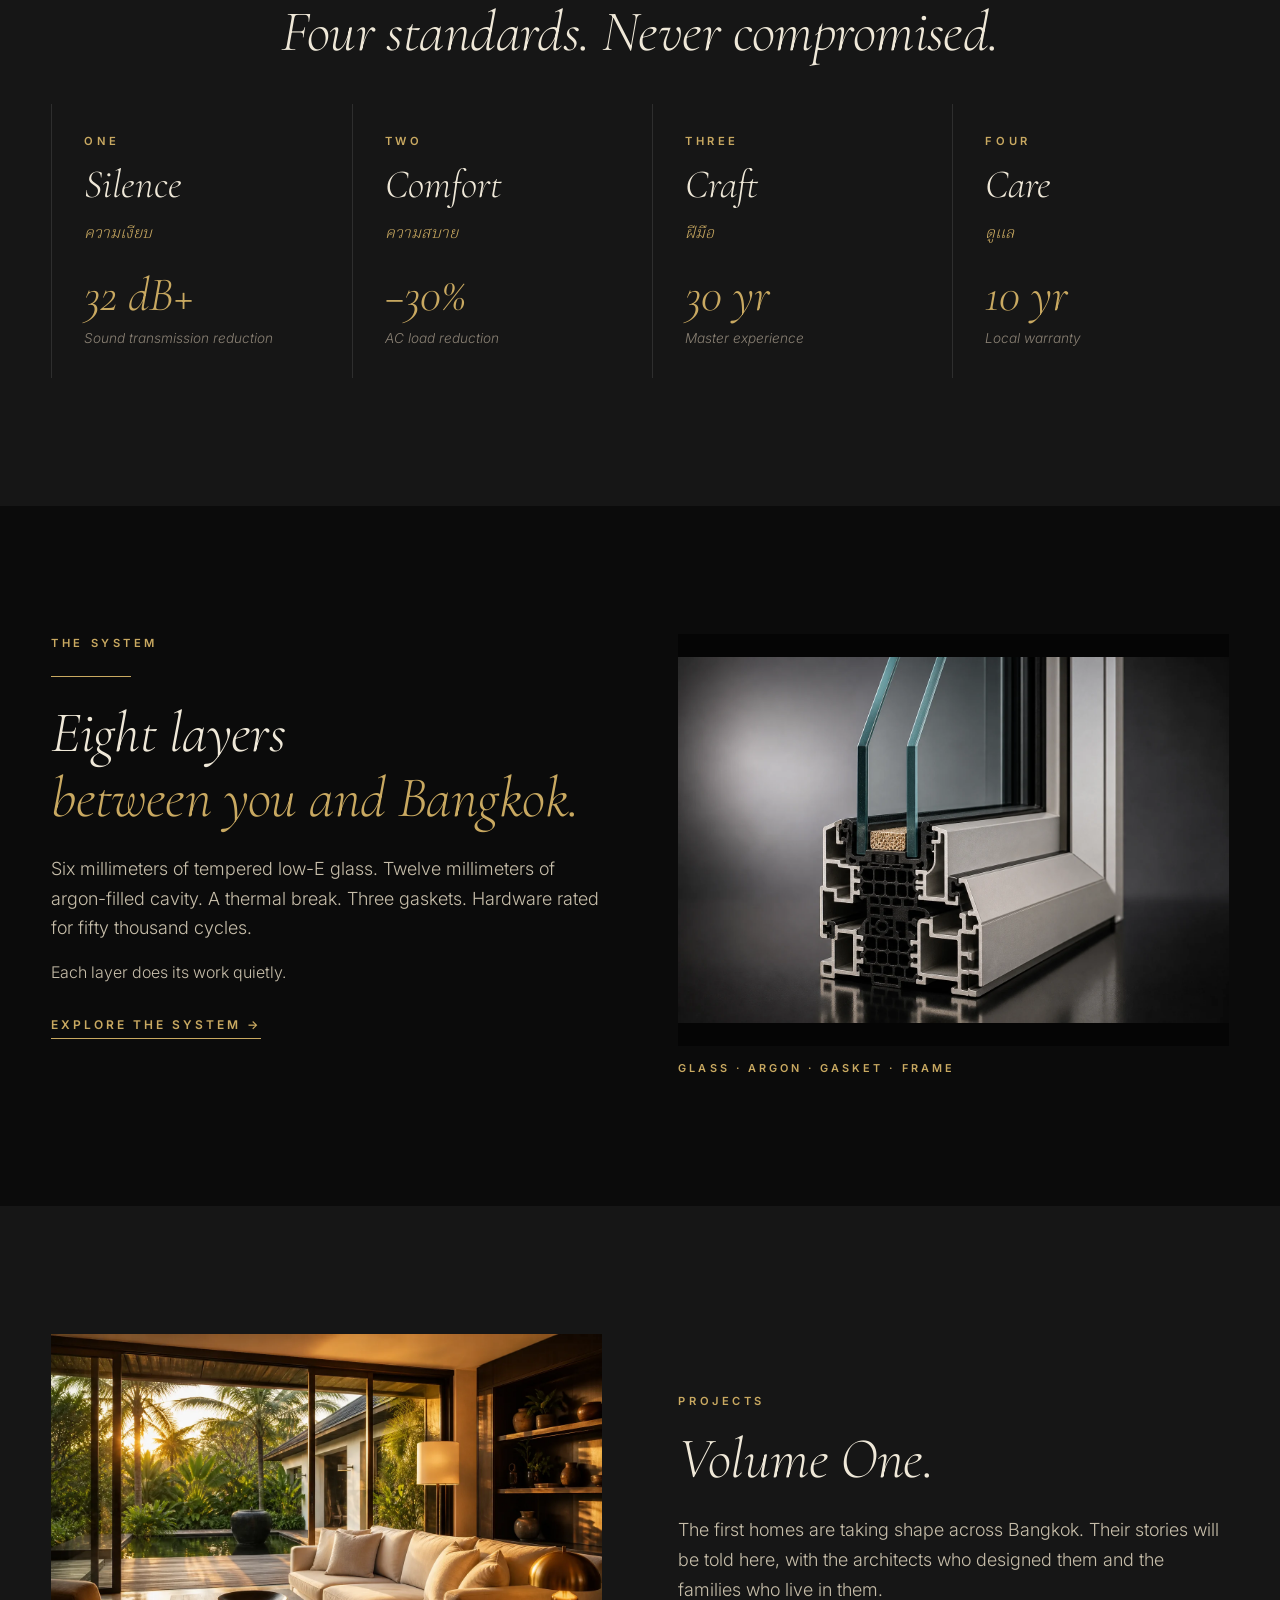
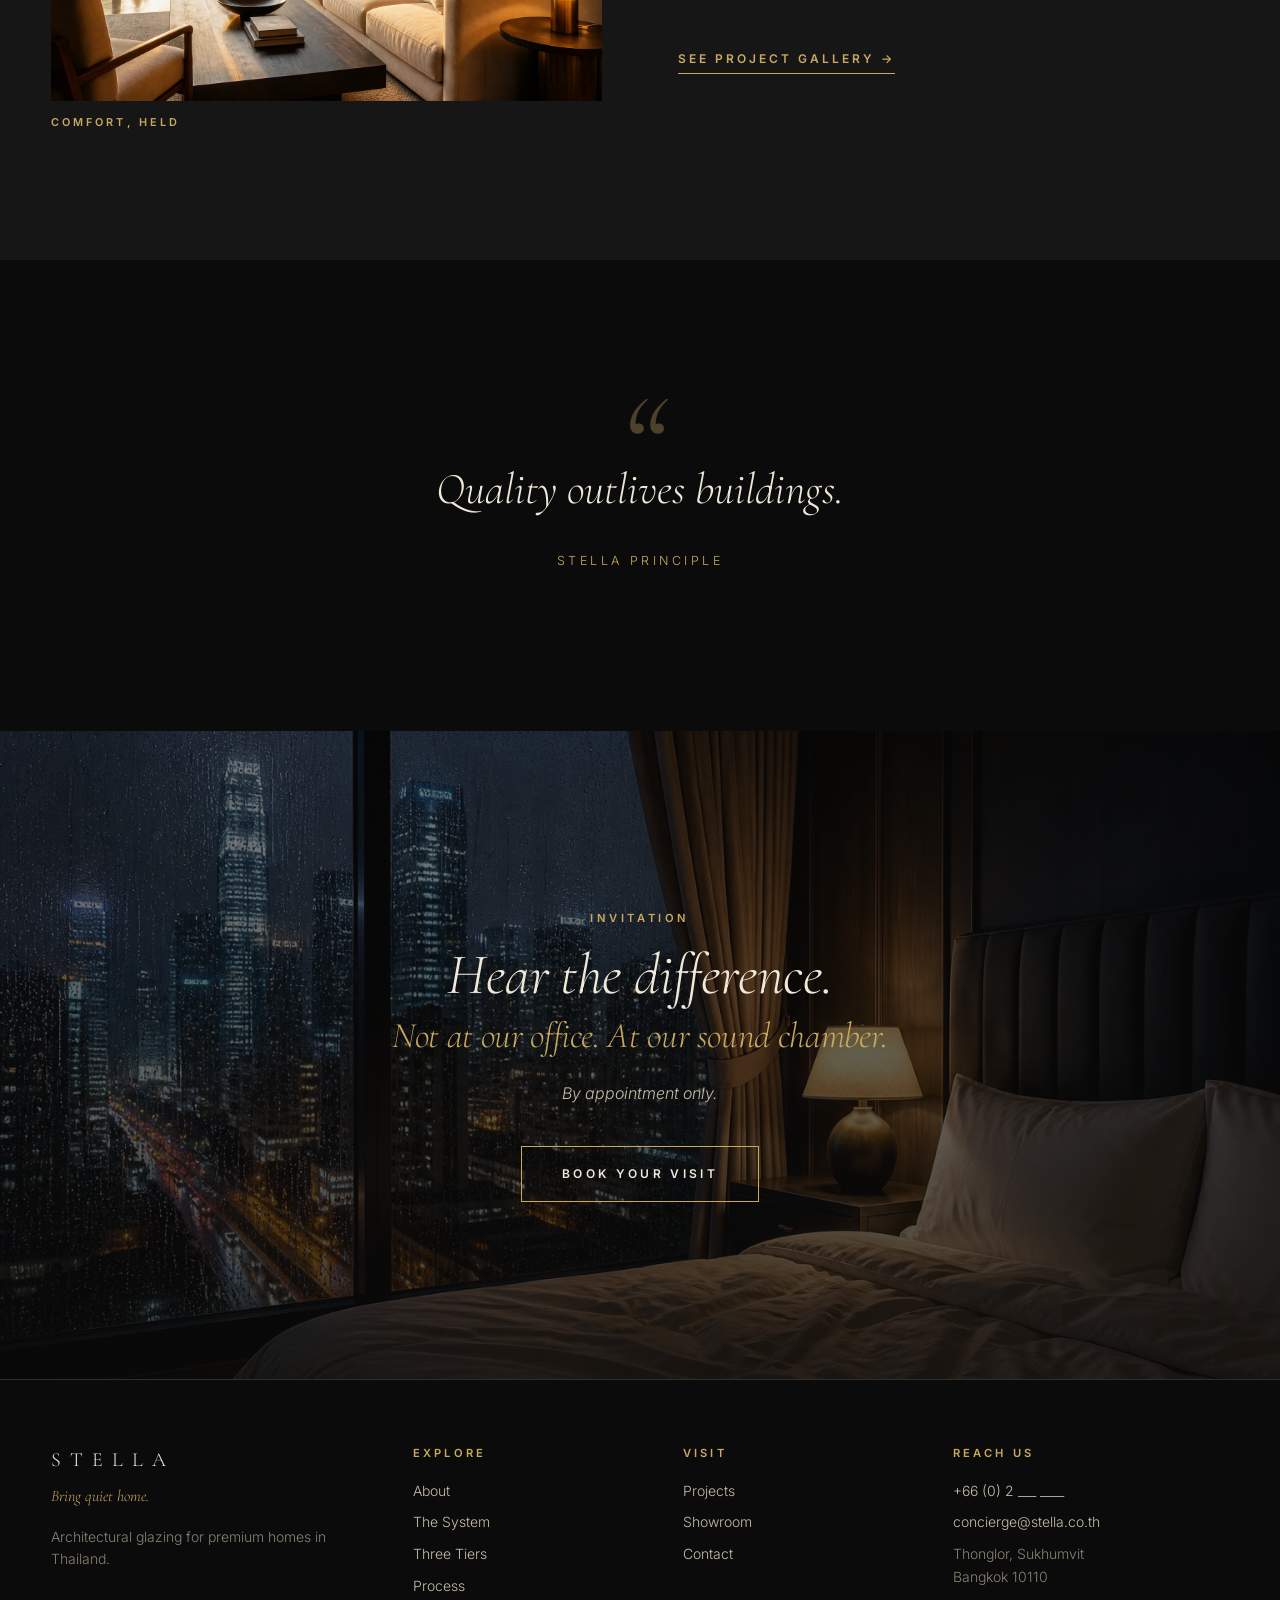
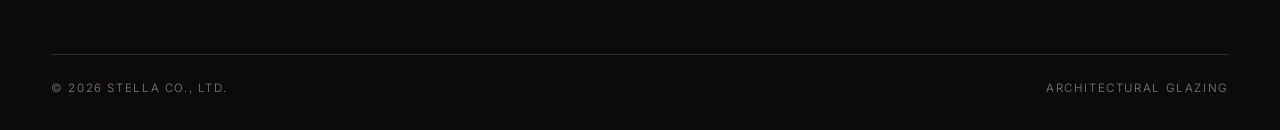
==== commit ea22bc2a: "Add architectural photography across the STELLA marketing site Wire twelve web-optimized photographs" ====
--- a/index.html
+++ b/index.html
@@ -7,14 +7,14 @@
 <!-- SEO -->
 <title>STELLA — Architectural Glazing for Homes That Know the Difference</title>
 <meta name="description" content="Premium European-discipline windows and doors for homes 30M+ in Bangkok. 32 dB+ silence, 1.4 W/m²K U-value, 10-year local warranty. Bring quiet home.">
-<link rel="canonical" href="https://stella.co.th/">
+<link rel="canonical" href="https://vutti14.github.io/stella-website/">
 
 <!-- Open Graph -->
 <meta property="og:title" content="STELLA — Architectural Glazing for Homes That Know the Difference">
 <meta property="og:description" content="Premium European-discipline windows and doors for homes 30M+ in Bangkok. 32 dB+ silence, 1.4 W/m²K U-value, 10-year local warranty. Bring quiet home.">
 <meta property="og:type" content="website">
-<meta property="og:url" content="https://stella.co.th/">
-<meta property="og:image" content="https://stella.co.th/og-image.png">
+<meta property="og:url" content="https://vutti14.github.io/stella-website/">
+<meta property="og:image" content="https://vutti14.github.io/stella-website/og-image.png">
 <meta property="og:image:width" content="1200">
 <meta property="og:image:height" content="630">
 <meta property="og:locale" content="en_US">
@@ -25,10 +25,10 @@
 <meta name="twitter:card" content="summary_large_image">
 <meta name="twitter:title" content="STELLA — Architectural Glazing for Homes That Know the Difference">
 <meta name="twitter:description" content="Premium European-discipline windows and doors for homes 30M+ in Bangkok. 32 dB+ silence, 1.4 W/m²K U-value, 10-year local warranty. Bring quiet home.">
-<meta name="twitter:image" content="https://stella.co.th/og-image.png">
+<meta name="twitter:image" content="https://vutti14.github.io/stella-website/og-image.png">
 
 <!-- Favicon -->
-<link rel="icon" type="image/svg+xml" href="/favicon.svg">
+<link rel="icon" type="image/svg+xml" href="favicon.svg">
 
 <!-- Theme color (mobile browser chrome) -->
 <meta name="theme-color" content="#0E0E0E">
@@ -40,28 +40,17 @@
 
 <a href="#main" class="skip">Skip to content</a>
 
-<!-- Hidden Netlify form detection (Netlify discovers these at build time) -->
-<form name="showroom-booking" netlify netlify-honeypot="bot-field" hidden>
-  <input type="text" name="name"><input type="tel" name="phone">
-  <input type="email" name="email"><input type="text" name="role">
-  <input type="text" name="project"><input type="text" name="timing">
-  <textarea name="message"></textarea>
-</form>
-<form name="contact-inquiry" netlify netlify-honeypot="bot-field" hidden>
-  <input type="text" name="name"><input type="email" name="email">
-  <input type="text" name="topic"><textarea name="message"></textarea>
-</form>
 <!-- ═══ NAVIGATION ═══ -->
 <nav class="nav">
   <div class="nav-cta">+66 (0) 2 ___ ____</div>
-  <a href="/" class="nav-logo">STELLA</a>
+  <a href="./" class="nav-logo">STELLA</a>
   <ul class="nav-menu" id="primary-menu">
-    <li><a href="/about">About</a></li>
-    <li><a href="/system">System</a></li>
-    <li><a href="/tiers">Tiers</a></li>
-    <li><a href="/process">Process</a></li>
-    <li><a href="/projects">Projects</a></li>
-    <li><a href="/showroom">Showroom</a></li>
+    <li><a href="about">About</a></li>
+    <li><a href="system">System</a></li>
+    <li><a href="tiers">Tiers</a></li>
+    <li><a href="process">Process</a></li>
+    <li><a href="projects">Projects</a></li>
+    <li><a href="showroom">Showroom</a></li>
   </ul>
   <button class="nav-toggle" aria-label="Open menu" aria-expanded="false" aria-controls="primary-menu">
     <span></span><span></span><span></span>
@@ -70,13 +59,20 @@
 
 <!-- ═══ HERO ═══ -->
 <main id="main">
-<section class="hero">
+<section class="hero has-photo">
+  <img
+    class="hero-media"
+    src="images/hero-quiet-home.webp"
+    alt="Luxury penthouse interior at night with floor-to-ceiling glass doors overlooking a glowing city skyline."
+    width="1536"
+    height="1024"
+  >
   <div class="hero-content">
     <p class="kicker mb-2">VOLUME ONE</p>
     <h1 class="hero-line reveal delay-1">In a city that never quiets,<br>your home should be<br>the one place that does.</h1>
     <p class="hero-thai reveal delay-2">ในเมืองที่ไม่เคยเงียบ — ขอให้บ้านของคุณเป็นที่เดียวที่เงียบได้</p>
     <div class="mt-4">
-      <a href="/showroom" class="btn">Visit the showroom</a>
+      <a href="showroom" class="btn">Visit the showroom</a>
     </div>
   </div>
 </section>
@@ -96,7 +92,7 @@
         <p class="body-l mt-2">Every window we build is a quiet act of architecture. A boundary between the world that needs you and the world that holds you.</p>
         <p class="body-m thai mt-3" style="color: var(--pewter); font-style: italic;">เรานำมาตรฐานของกระจกยุโรป — ความเงียบ ความแม่นยำ และอายุการใช้งาน — มาสู่บ้านที่มีทุกสิ่งพร้อมแล้ว</p>
         <div class="mt-4">
-          <a href="/about" class="btn-text">Read the manifesto →</a>
+          <a href="about" class="btn-text">Read the manifesto →</a>
         </div>
       </div>
     </div>
@@ -156,14 +152,19 @@
         <p class="body-l mt-3">Six millimeters of tempered low-E glass. Twelve millimeters of argon-filled cavity. A thermal break. Three gaskets. Hardware rated for fifty thousand cycles.</p>
         <p class="body-m mt-2">Each layer does its work quietly.</p>
         <div class="mt-3">
-          <a href="/system" class="btn-text">Explore the system →</a>
+          <a href="system" class="btn-text">Explore the system →</a>
         </div>
       </div>
-      <div class="anatomy-diagram" style="height: 320px; max-width: 180px; margin: 0 auto;">
-        <div class="anatomy-layer glass"></div>
-        <div class="anatomy-layer gas"></div>
-        <div class="anatomy-layer glass"></div>
-      </div>
+      <figure class="photo photo-studio reveal">
+        <img
+          src="images/system-glass-layers.webp"
+          alt="Studio cutaway of double-glazed architectural glass, a warm-edge spacer, and a multi-chamber aluminum frame."
+          loading="lazy"
+          width="1536"
+          height="1024"
+        >
+        <figcaption class="photo-caption">Glass · argon · gasket · frame</figcaption>
+      </figure>
     </div>
   </div>
 </section>
@@ -171,12 +172,24 @@
 <!-- ═══ PROJECTS TEASER ═══ -->
 <section class="section" style="background: var(--ink-2);">
   <div class="container">
-    <div class="text-center">
-      <p class="kicker">PROJECTS</p>
-      <h2 class="cream mt-2 reveal">Volume One.</h2>
-      <p class="body-l mt-3" style="max-width: 600px; margin: 1.5rem auto;">The first homes are taking shape across Bangkok. Their stories will be told here, with the architects who designed them and the families who live in them.</p>
-      <div class="mt-4">
-        <a href="/projects" class="btn-text">See project gallery →</a>
+    <div class="spread-2col spread-2col-center">
+      <figure class="photo reveal">
+        <img
+          src="images/interior-living-gold.webp"
+          alt="Golden-hour living room with a cream sofa opening through dark-framed sliding glass to a tropical courtyard."
+          loading="lazy"
+          width="1536"
+          height="1024"
+        >
+        <figcaption class="photo-caption">Comfort, held</figcaption>
+      </figure>
+      <div>
+        <p class="kicker">PROJECTS</p>
+        <h2 class="cream mt-2 reveal">Volume One.</h2>
+        <p class="body-l mt-3">The first homes are taking shape across Bangkok. Their stories will be told here, with the architects who designed them and the families who live in them.</p>
+        <div class="mt-4">
+          <a href="projects" class="btn-text">See project gallery →</a>
+        </div>
       </div>
     </div>
   </div>
@@ -193,14 +206,22 @@
 </section>
 
 <!-- ═══ INVITATION ═══ -->
-<section class="section" style="background: var(--ink-2);">
-  <div class="container text-center">
+<section class="section photo-band">
+  <img
+    class="photo-band-media"
+    src="images/interior-bedroom-quiet.webp"
+    alt="Quiet luxury bedroom at night with rain on floor-to-ceiling glass and a city skyline below."
+    loading="lazy"
+    width="1536"
+    height="1024"
+  >
+  <div class="container text-center photo-band-content">
     <p class="kicker">INVITATION</p>
     <h2 class="cream mt-2 reveal">Hear the difference.</h2>
     <h3 class="gold display mt-1" style="font-style: italic;">Not at our office. At our sound chamber.</h3>
     <p class="body-m mt-3" style="font-style: italic;">By appointment only.</p>
     <div class="mt-4">
-      <a href="/showroom" class="btn">Book your visit</a>
+      <a href="showroom" class="btn">Book your visit</a>
     </div>
   </div>
 </section>
@@ -218,18 +239,18 @@
     <div>
       <p class="footer-heading">Explore</p>
       <ul>
-        <li><a href="/about">About</a></li>
-        <li><a href="/system">The System</a></li>
-        <li><a href="/tiers">Three Tiers</a></li>
-        <li><a href="/process">Process</a></li>
+        <li><a href="about">About</a></li>
+        <li><a href="system">The System</a></li>
+        <li><a href="tiers">Three Tiers</a></li>
+        <li><a href="process">Process</a></li>
       </ul>
     </div>
     <div>
       <p class="footer-heading">Visit</p>
       <ul>
-        <li><a href="/projects">Projects</a></li>
-        <li><a href="/showroom">Showroom</a></li>
-        <li><a href="/contact">Contact</a></li>
+        <li><a href="projects">Projects</a></li>
+        <li><a href="showroom">Showroom</a></li>
+        <li><a href="contact">Contact</a></li>
       </ul>
     </div>
     <div>
--- a/styles.css
+++ b/styles.css
@@ -438,4 +438,345 @@
   content: '';
   position: absolute; left: -2.7rem; top: 0.5rem;
   width: 0.75rem; height: 0.75rem;
-  border: 1px sol+  border: 1px solid var(--gold);
+  border-radius: 50%;
+  background: var(--ink);
+  box-shadow: 0 0 0 4px var(--ink);
+}
+.process-rom {
+  color: var(--gold);
+  font-family: var(--font-display);
+  font-style: italic;
+  font-size: 1.25rem;
+}
+.process-title { color: var(--cream); margin: 0.15rem 0 0.45rem; }
+.process-time {
+  color: var(--gold);
+  font-size: 0.7rem;
+  letter-spacing: 0.28em;
+  text-transform: uppercase;
+  font-weight: 600;
+}
+.process-body { color: var(--pearl); margin-top: 0.85rem; max-width: 62ch; }
+
+/* ═══ ANATOMY ═══ */
+.anatomy-spread {
+  display: grid;
+  grid-template-columns: 1fr 1.15fr;
+  gap: clamp(2rem, 5vw, 4rem);
+  align-items: center;
+}
+@media (max-width: 800px) { .anatomy-spread { grid-template-columns: 1fr; } }
+.anatomy-diagram {
+  display: flex;
+  gap: 8px;
+  height: 420px;
+  max-width: 220px;
+  margin: 0 auto;
+}
+.anatomy-layer { flex: 1; border-radius: 2px; }
+.anatomy-layer.glass {
+  background: linear-gradient(180deg, rgba(201,169,97,0.18), rgba(199,190,170,0.06));
+  border: 1px solid rgba(201,169,97,0.35);
+}
+.anatomy-layer.gas { background: rgba(11,11,11,0.35); border: 1px dashed var(--hairline); }
+.anatomy-list { list-style: none; }
+.anatomy-list li {
+  display: grid;
+  grid-template-columns: 2.5rem 1fr auto;
+  gap: 1rem;
+  align-items: baseline;
+  padding: 1rem 0;
+  border-bottom: 1px solid var(--hairline);
+}
+.anatomy-rom { color: var(--gold); font-family: var(--font-display); font-style: italic; }
+.anatomy-name { color: var(--cream); }
+.anatomy-spec { color: var(--pewter); font-style: italic; font-size: 0.9rem; }
+
+/* ═══ PROJECTS ═══ */
+.projects-grid {
+  display: grid;
+  grid-template-columns: repeat(3, 1fr);
+  gap: 1.5rem;
+}
+@media (max-width: 900px) { .projects-grid { grid-template-columns: 1fr 1fr; } }
+@media (max-width: 600px) { .projects-grid { grid-template-columns: 1fr; } }
+
+.project-card {
+  background: var(--ink);
+  border: 1px solid var(--hairline);
+  overflow: hidden;
+  transition: border-color 0.4s var(--ease);
+}
+.project-card:hover { border-color: var(--gold); }
+.project-card.placeholder {
+  min-height: 280px;
+  display: flex;
+  flex-direction: column;
+  justify-content: flex-end;
+  padding: 2rem;
+  background: linear-gradient(180deg, var(--ink-3), var(--ink));
+}
+.project-coming {
+  font-family: var(--font-display);
+  font-style: italic;
+  font-size: 1.75rem;
+  color: var(--cream);
+}
+.project-card-media {
+  aspect-ratio: 4 / 3;
+  overflow: hidden;
+  background: var(--ink-3);
+}
+.project-card-media img {
+  width: 100%;
+  height: 100%;
+  object-fit: cover;
+  transition: transform 1s var(--ease);
+}
+.project-card:hover .project-card-media img { transform: scale(1.045); }
+.project-card-body { padding: 1.35rem 1.4rem 1.6rem; }
+
+/* ═══ FOOTER ═══ */
+.footer {
+  border-top: 1px solid var(--hairline);
+  padding: 4rem var(--gutter) 2rem;
+  background: var(--ink);
+}
+.footer-grid {
+  max-width: var(--max-width);
+  margin: 0 auto;
+  display: grid;
+  grid-template-columns: 1.4fr 1fr 1fr 1.2fr;
+  gap: 2.5rem;
+}
+@media (max-width: 800px) { .footer-grid { grid-template-columns: 1fr 1fr; gap: 2rem; } }
+@media (max-width: 520px) { .footer-grid { grid-template-columns: 1fr; } }
+.footer-logo {
+  font-family: var(--font-display);
+  letter-spacing: 0.45em;
+  font-size: 1.25rem;
+  color: var(--cream);
+}
+.footer-tag {
+  font-family: var(--font-display);
+  font-style: italic;
+  color: var(--gold);
+  margin-top: 0.4rem;
+}
+.footer-heading {
+  font-size: 0.7rem;
+  letter-spacing: 0.28em;
+  text-transform: uppercase;
+  color: var(--gold);
+  margin-bottom: 1rem;
+  font-weight: 600;
+}
+.footer ul { list-style: none; }
+.footer li { margin-bottom: 0.55rem; color: var(--pewter); font-size: 0.875rem; }
+.footer a { color: var(--pearl); transition: color 0.3s var(--ease); }
+.footer a:hover { color: var(--gold); }
+.footer-bottom {
+  max-width: var(--max-width);
+  margin: 3rem auto 0;
+  padding-top: 1.5rem;
+  border-top: 1px solid var(--hairline);
+  display: flex;
+  justify-content: space-between;
+  gap: 1rem;
+  color: var(--pewter);
+  font-size: 0.72rem;
+  letter-spacing: 0.14em;
+  text-transform: uppercase;
+}
+
+/* ═══ FORMS ═══ */
+.form-grid { max-width: 720px; }
+.form-row {
+  display: grid;
+  grid-template-columns: 1fr 1fr;
+  gap: 1.25rem;
+}
+@media (max-width: 640px) { .form-row { grid-template-columns: 1fr; } }
+.form-field { margin-bottom: 1.25rem; }
+.form-label {
+  display: block;
+  font-size: 0.7rem;
+  letter-spacing: 0.22em;
+  text-transform: uppercase;
+  color: var(--gold);
+  margin-bottom: 0.5rem;
+  font-weight: 600;
+}
+.form-input, .form-select, .form-textarea {
+  width: 100%;
+  background: transparent;
+  border: 0;
+  border-bottom: 1px solid var(--hairline);
+  color: var(--cream);
+  padding: 0.75rem 0;
+  font-family: var(--font-body);
+  font-size: 1rem;
+  font-weight: 300;
+  outline: none;
+  transition: border-color 0.3s var(--ease);
+  border-radius: 0;
+}
+.form-input:focus, .form-select:focus, .form-textarea:focus { border-bottom-color: var(--gold); }
+.form-input::placeholder, .form-textarea::placeholder { color: var(--pewter); opacity: 0.7; }
+.form-textarea { min-height: 8rem; resize: vertical; }
+.form-select {
+  appearance: none;
+  background-image: linear-gradient(45deg, transparent 50%, var(--gold) 50%), linear-gradient(135deg, var(--gold) 50%, transparent 50%);
+  background-position: calc(100% - 12px) calc(50% + 2px), calc(100% - 7px) calc(50% + 2px);
+  background-size: 5px 5px, 5px 5px;
+  background-repeat: no-repeat;
+}
+.form-select option { background: var(--ink); color: var(--cream); }
+
+/* ═══ PHOTOGRAPHY ═══ */
+.hero.has-photo .hero-content { max-width: 46rem; margin-left: 0; }
+.hero-media {
+  position: absolute;
+  inset: 0;
+  width: 100%;
+  height: 100%;
+  object-fit: cover;
+  object-position: 62% center;
+  z-index: 0;
+}
+.hero.has-photo::after {
+  background:
+    linear-gradient(90deg, rgba(11,11,11,0.82) 0%, rgba(11,11,11,0.5) 40%, rgba(11,11,11,0.22) 100%),
+    linear-gradient(180deg, rgba(11,11,11,0.42) 0%, transparent 34%, rgba(11,11,11,0.74) 100%);
+}
+@media (max-width: 768px) {
+  .hero.has-photo .hero-content { max-width: 100%; }
+  .hero.has-photo::after {
+    background: linear-gradient(180deg, rgba(11,11,11,0.58) 0%, rgba(11,11,11,0.64) 50%, rgba(11,11,11,0.86) 100%);
+  }
+  .hero-media { object-position: 70% center; }
+}
+
+.photo { margin: 0; }
+.photo img {
+  width: 100%;
+  height: auto;
+  aspect-ratio: 3 / 2;
+  object-fit: cover;
+  background: var(--ink-3);
+}
+.photo-studio img {
+  aspect-ratio: 4 / 3;
+  object-fit: contain;
+  background: #050505;
+}
+.photo-caption {
+  margin-top: 0.85rem;
+  font-size: 0.68rem;
+  letter-spacing: 0.28em;
+  text-transform: uppercase;
+  color: var(--gold);
+  font-weight: 600;
+}
+.photo-caption span { color: var(--cream); letter-spacing: 0.18em; font-weight: 400; }
+
+.spread-2col-center { align-items: center; }
+
+.photo-band {
+  position: relative;
+  min-height: 72vh;
+  display: flex;
+  align-items: center;
+  overflow: hidden;
+  padding: var(--section-pad) 0;
+}
+.photo-band-media {
+  position: absolute;
+  inset: 0;
+  width: 100%;
+  height: 100%;
+  object-fit: cover;
+  object-position: center 42%;
+}
+.photo-band::after {
+  content: '';
+  position: absolute;
+  inset: 0;
+  background: linear-gradient(180deg, rgba(11,11,11,0.52), rgba(11,11,11,0.76));
+  z-index: 1;
+  pointer-events: none;
+}
+.photo-band-content { position: relative; z-index: 2; }
+
+.anatomy-photo img {
+  width: 100%;
+  height: auto;
+  aspect-ratio: 4 / 3;
+  object-fit: contain;
+  background: #050505;
+}
+.materials-visual {
+  margin: 0 0 2.75rem;
+}
+.materials-visual img {
+  width: 100%;
+  height: auto;
+  aspect-ratio: 16 / 9;
+  object-fit: cover;
+  object-position: center;
+  background: #050505;
+}
+.craft-photo img {
+  width: 100%;
+  height: auto;
+  aspect-ratio: 4 / 3;
+  object-fit: cover;
+  object-position: 78% center;
+  background: #050505;
+}
+
+.essay-photo {
+  margin: 0;
+  width: 100%;
+}
+.essay-photo img {
+  width: 100%;
+  height: auto;
+  max-height: 78vh;
+  object-fit: cover;
+  aspect-ratio: 16 / 9;
+}
+.essay-photo .photo-caption {
+  padding: 0.85rem var(--gutter) 0;
+}
+
+/* ═══ UTILITIES ═══ */
+.text-center { text-align: center; }
+.mt-1 { margin-top: 0.5rem; }
+.mt-2 { margin-top: 1rem; }
+.mt-3 { margin-top: 1.5rem; }
+.mt-4 { margin-top: 2.5rem; }
+.mb-1 { margin-bottom: 0.5rem; }
+.mb-2 { margin-bottom: 1rem; }
+.mb-3 { margin-bottom: 1.5rem; }
+
+.reveal {
+  opacity: 0;
+  transform: translateY(16px);
+  transition: opacity 0.9s var(--ease), transform 0.9s var(--ease);
+}
+.reveal.is-visible { opacity: 1; transform: none; }
+.delay-1 { transition-delay: 0.12s; }
+.delay-2 { transition-delay: 0.24s; }
+
+@media (prefers-reduced-motion: reduce) {
+  html { scroll-behavior: auto; }
+  .reveal, .delay-1, .delay-2 {
+    opacity: 1;
+    transform: none;
+    transition: none;
+  }
+  .project-card:hover .project-card-media img { transform: none; }
+  .nav-cta::before { animation: none; }
+}
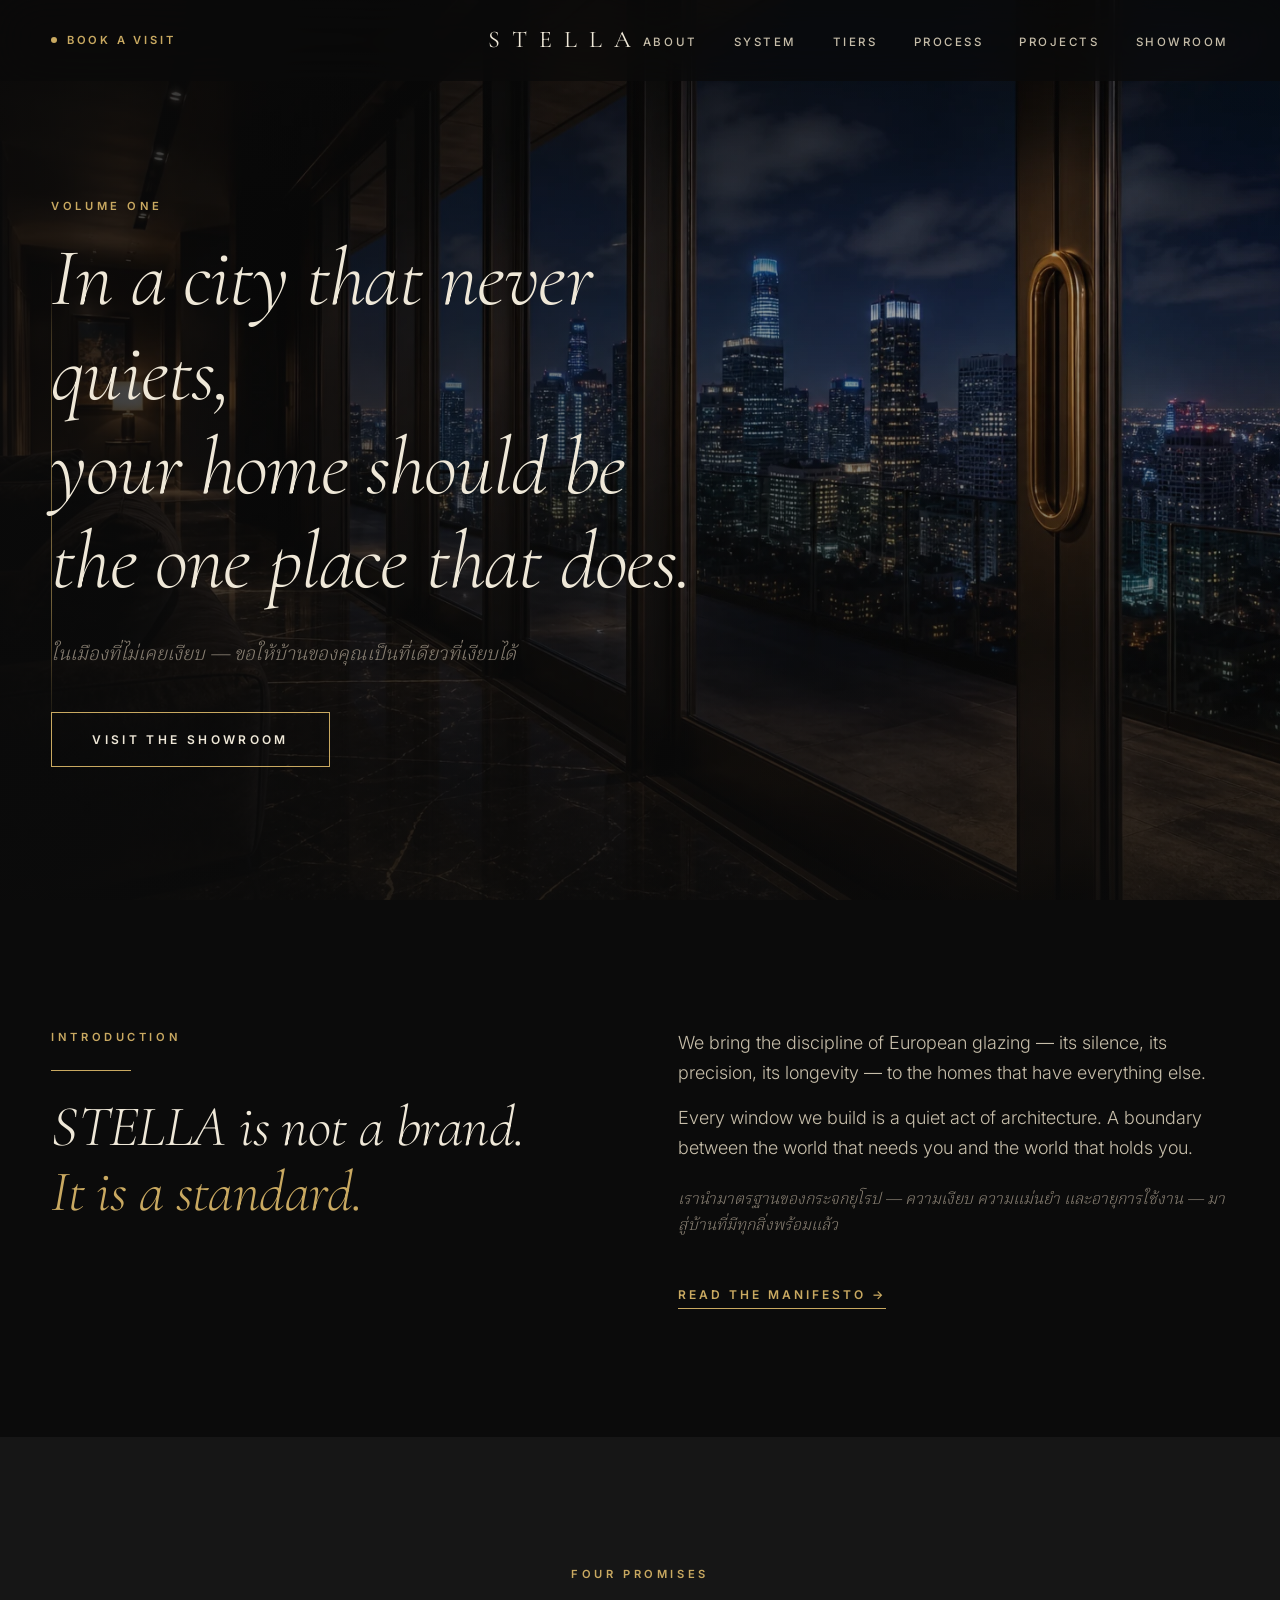
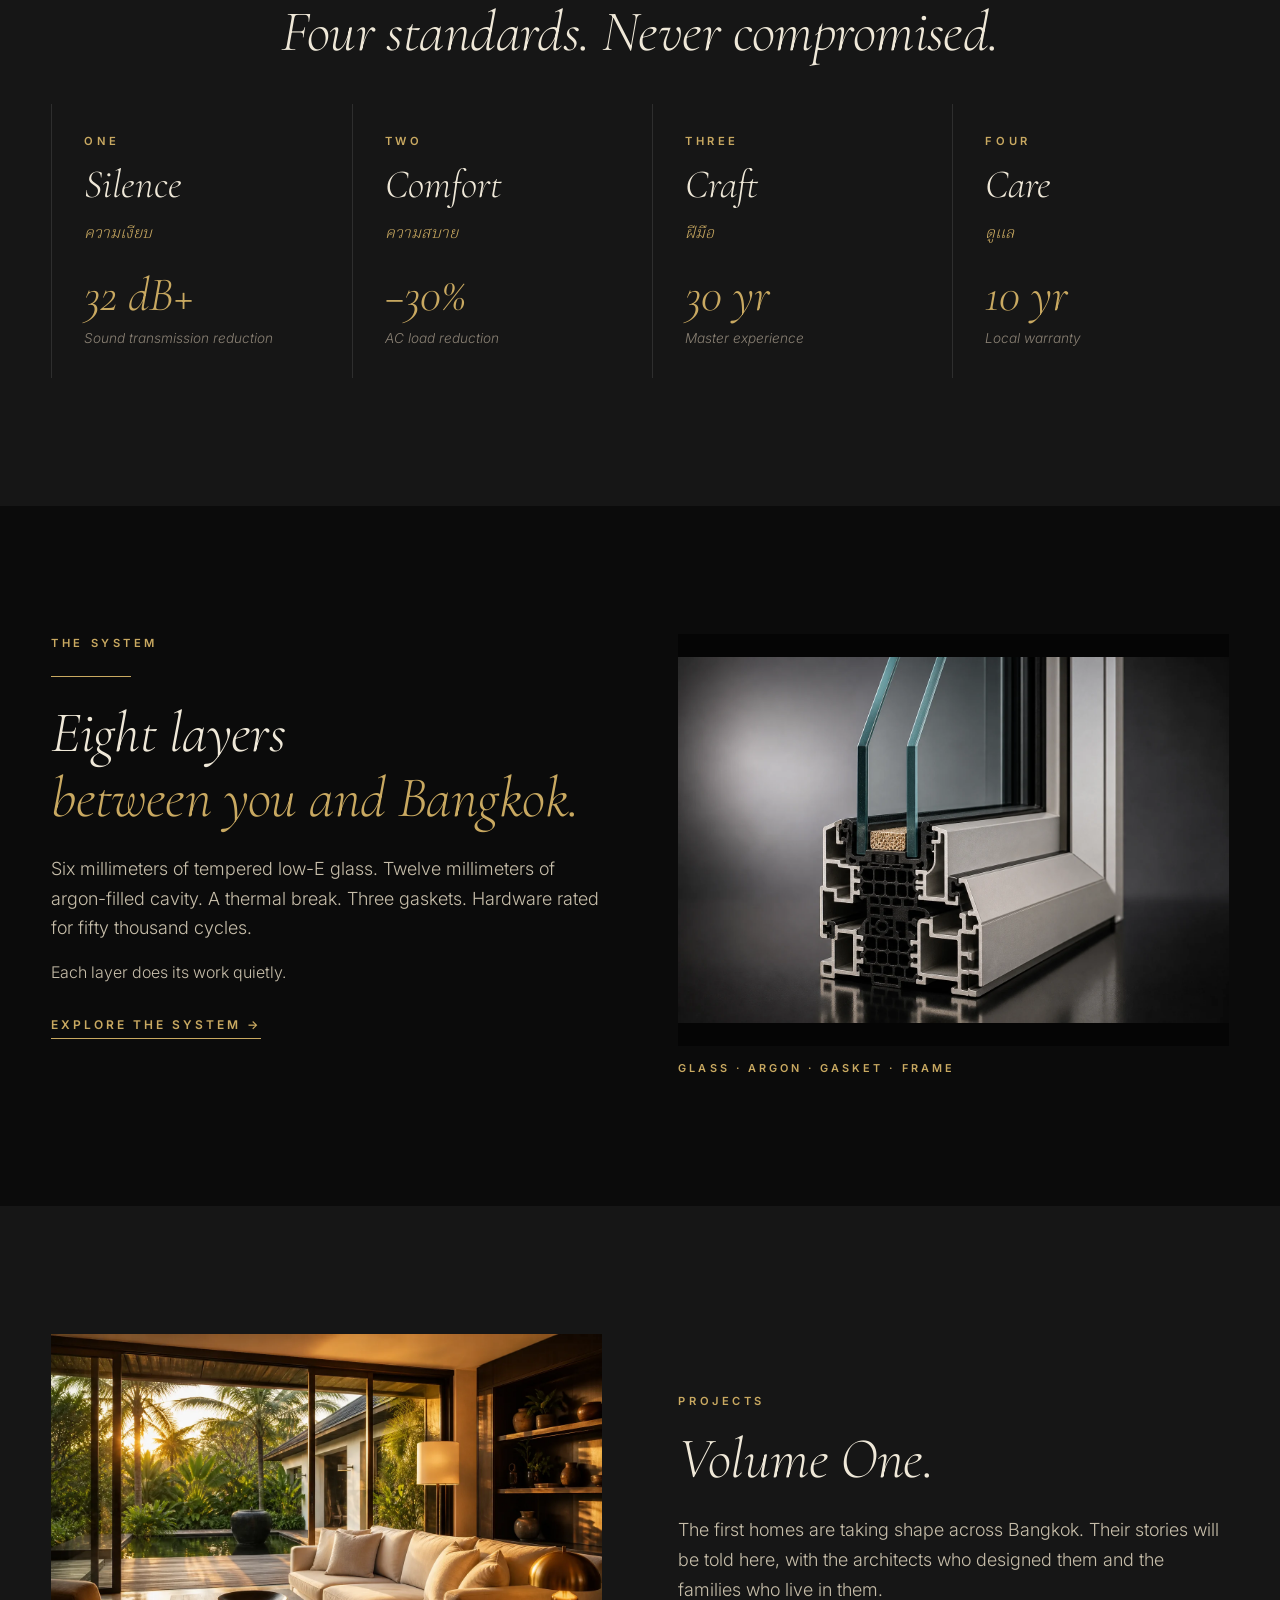
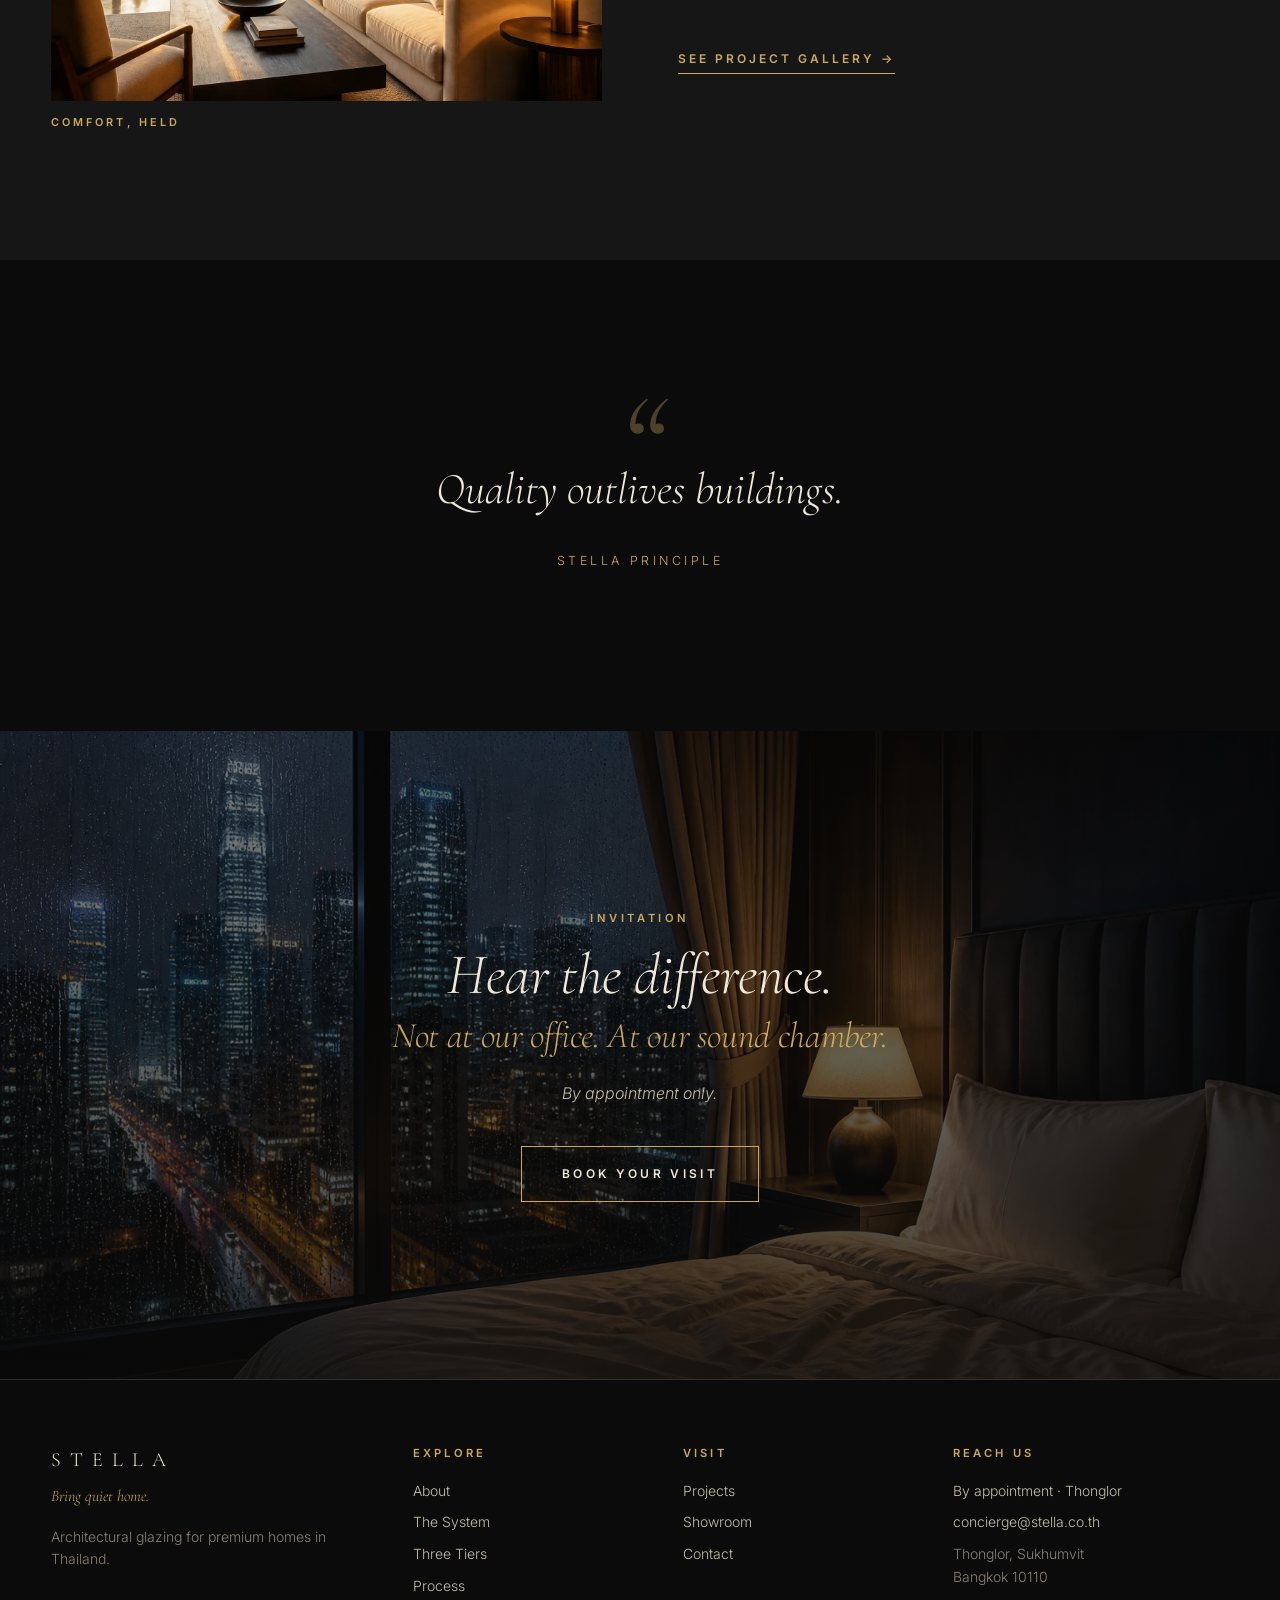
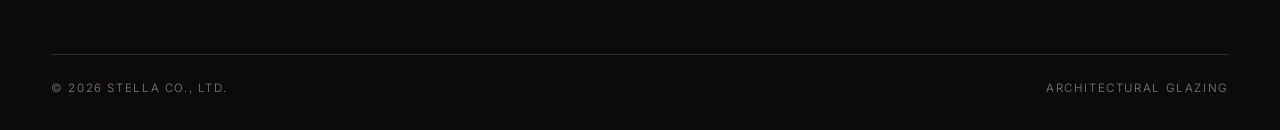
==== commit 30bab42f: "Finish production polish: appointment CTAs, photography, 404 Replace blank phone placeholders with B" ====
--- a/index.html
+++ b/index.html
@@ -35,6 +35,43 @@
 
 <!-- Stylesheet -->
 <link rel="stylesheet" href="styles.css">
+
+<script type="application/ld+json">
+{
+  "@context": "https://schema.org",
+  "@type": "LocalBusiness",
+  "name": "STELLA",
+  "legalName": "STELLA Co., Ltd.",
+  "description": "Architectural glazing for premium homes in Thailand. Bangkok showroom by appointment in Thonglor.",
+  "url": "https://vutti14.github.io/stella-website/",
+  "email": "concierge@stella.co.th",
+  "image": "https://vutti14.github.io/stella-website/og-image.png",
+  "logo": "https://vutti14.github.io/stella-website/favicon.svg",
+  "address": {
+    "@type": "PostalAddress",
+    "addressLocality": "Thonglor",
+    "addressRegion": "Bangkok",
+    "postalCode": "10110",
+    "addressCountry": "TH"
+  },
+  "areaServed": {
+    "@type": "City",
+    "name": "Bangkok"
+  },
+  "openingHoursSpecification": {
+    "@type": "OpeningHoursSpecification",
+    "dayOfWeek": ["Tuesday", "Wednesday", "Thursday", "Friday", "Saturday"],
+    "opens": "10:00",
+    "closes": "18:00"
+  },
+  "contactPoint": {
+    "@type": "ContactPoint",
+    "email": "concierge@stella.co.th",
+    "contactType": "customer service",
+    "availableLanguage": ["English", "Thai"]
+  }
+}
+</script>
 </head>
 <body>
 
@@ -42,7 +79,7 @@
 
 <!-- ═══ NAVIGATION ═══ -->
 <nav class="nav">
-  <div class="nav-cta">+66 (0) 2 ___ ____</div>
+  <a href="showroom" class="nav-cta">Book a visit</a>
   <a href="./" class="nav-logo">STELLA</a>
   <ul class="nav-menu" id="primary-menu">
     <li><a href="about">About</a></li>
@@ -256,7 +293,7 @@
     <div>
       <p class="footer-heading">Reach Us</p>
       <ul>
-        <li><a href="tel:+66200000000">+66 (0) 2 ___ ____</a></li>
+        <li><a href="showroom">By appointment · Thonglor</a></li>
         <li><a href="mailto:concierge@stella.co.th">concierge@stella.co.th</a></li>
         <li>Thonglor, Sukhumvit<br>Bangkok 10110</li>
       </ul>
--- a/styles.css
+++ b/styles.css
@@ -179,6 +179,12 @@
   color: var(--gold);
   font-weight: 600;
   display: inline-flex; align-items: center; gap: 0.6rem;
+  width: fit-content;
+}
+a.nav-cta:hover { color: var(--cream); }
+a.nav-cta:focus-visible {
+  outline: 1px solid var(--gold);
+  outline-offset: 4px;
 }
 .nav-cta::before {
   content: ''; width: 6px; height: 6px; border-radius: 50%;
@@ -395,10 +401,11 @@
 
 .tier-card {
   border: 1px solid var(--hairline);
-  padding: 2.75rem 2rem;
+  padding: 0 0 2.5rem;
   background: linear-gradient(180deg, var(--ink-2), var(--ink));
   transition: border-color 0.45s var(--ease), transform 0.5s var(--ease);
   position: relative;
+  overflow: hidden;
 }
 .tier-card.featured { border-color: var(--gold); }
 .tier-card.featured::before {
@@ -407,8 +414,23 @@
   background: var(--gold); color: var(--ink);
   padding: 0.4rem 0.9rem;
   font-size: 0.62rem; font-weight: 600; letter-spacing: 0.25em;
+  z-index: 2;
 }
 .tier-card:hover { border-color: var(--gold); transform: translateY(-4px); }
+.tier-card-media {
+  margin: 0;
+  aspect-ratio: 16 / 9;
+  overflow: hidden;
+  background: var(--ink-3);
+}
+.tier-card-media img {
+  width: 100%;
+  height: 100%;
+  object-fit: cover;
+  transition: transform 1s var(--ease);
+}
+.tier-card:hover .tier-card-media img { transform: scale(1.045); }
+.tier-card-body { padding: 2rem 2rem 0; }
 
 .tier-rom { color: var(--gold); font-family: var(--font-display); font-style: italic; font-size: 1.25rem; }
 .tier-name { font-family: var(--font-display); font-style: italic; font-size: 2.25rem; color: var(--cream); margin: 0.25rem 0 1.25rem; }
@@ -458,6 +480,17 @@
   font-weight: 600;
 }
 .process-body { color: var(--pearl); margin-top: 0.85rem; max-width: 62ch; }
+.process-photo {
+  margin: 1.5rem 0 0;
+  max-width: 40rem;
+}
+.process-photo img {
+  width: 100%;
+  height: auto;
+  aspect-ratio: 16 / 9;
+  object-fit: cover;
+  background: var(--ink-3);
+}
 
 /* ═══ ANATOMY ═══ */
 .anatomy-spread {
@@ -509,14 +542,23 @@
   transition: border-color 0.4s var(--ease);
 }
 .project-card:hover { border-color: var(--gold); }
-.project-card.placeholder {
+.project-card.placeholder,
+.project-card.project-cta {
   min-height: 280px;
   display: flex;
   flex-direction: column;
   justify-content: flex-end;
-  padding: 2rem;
   background: linear-gradient(180deg, var(--ink-3), var(--ink));
 }
+.project-card.placeholder { padding: 2rem; }
+.project-cta-body {
+  padding: 2rem 1.6rem 1.8rem;
+  display: flex;
+  flex-direction: column;
+  justify-content: flex-end;
+  min-height: 280px;
+}
+.project-cta .btn-text { margin-top: 1.35rem; align-self: flex-start; }
 .project-coming {
   font-family: var(--font-display);
   font-style: italic;
@@ -751,6 +793,17 @@
   padding: 0.85rem var(--gutter) 0;
 }
 
+.compare-photo {
+  max-width: 880px;
+  margin-left: auto;
+  margin-right: auto;
+}
+.compare-photo img {
+  aspect-ratio: 16 / 9;
+  object-fit: contain;
+  background: #121212;
+}
+
 /* ═══ UTILITIES ═══ */
 .text-center { text-align: center; }
 .mt-1 { margin-top: 0.5rem; }
@@ -778,5 +831,6 @@
     transition: none;
   }
   .project-card:hover .project-card-media img { transform: none; }
+  .tier-card:hover .tier-card-media img { transform: none; }
   .nav-cta::before { animation: none; }
 }
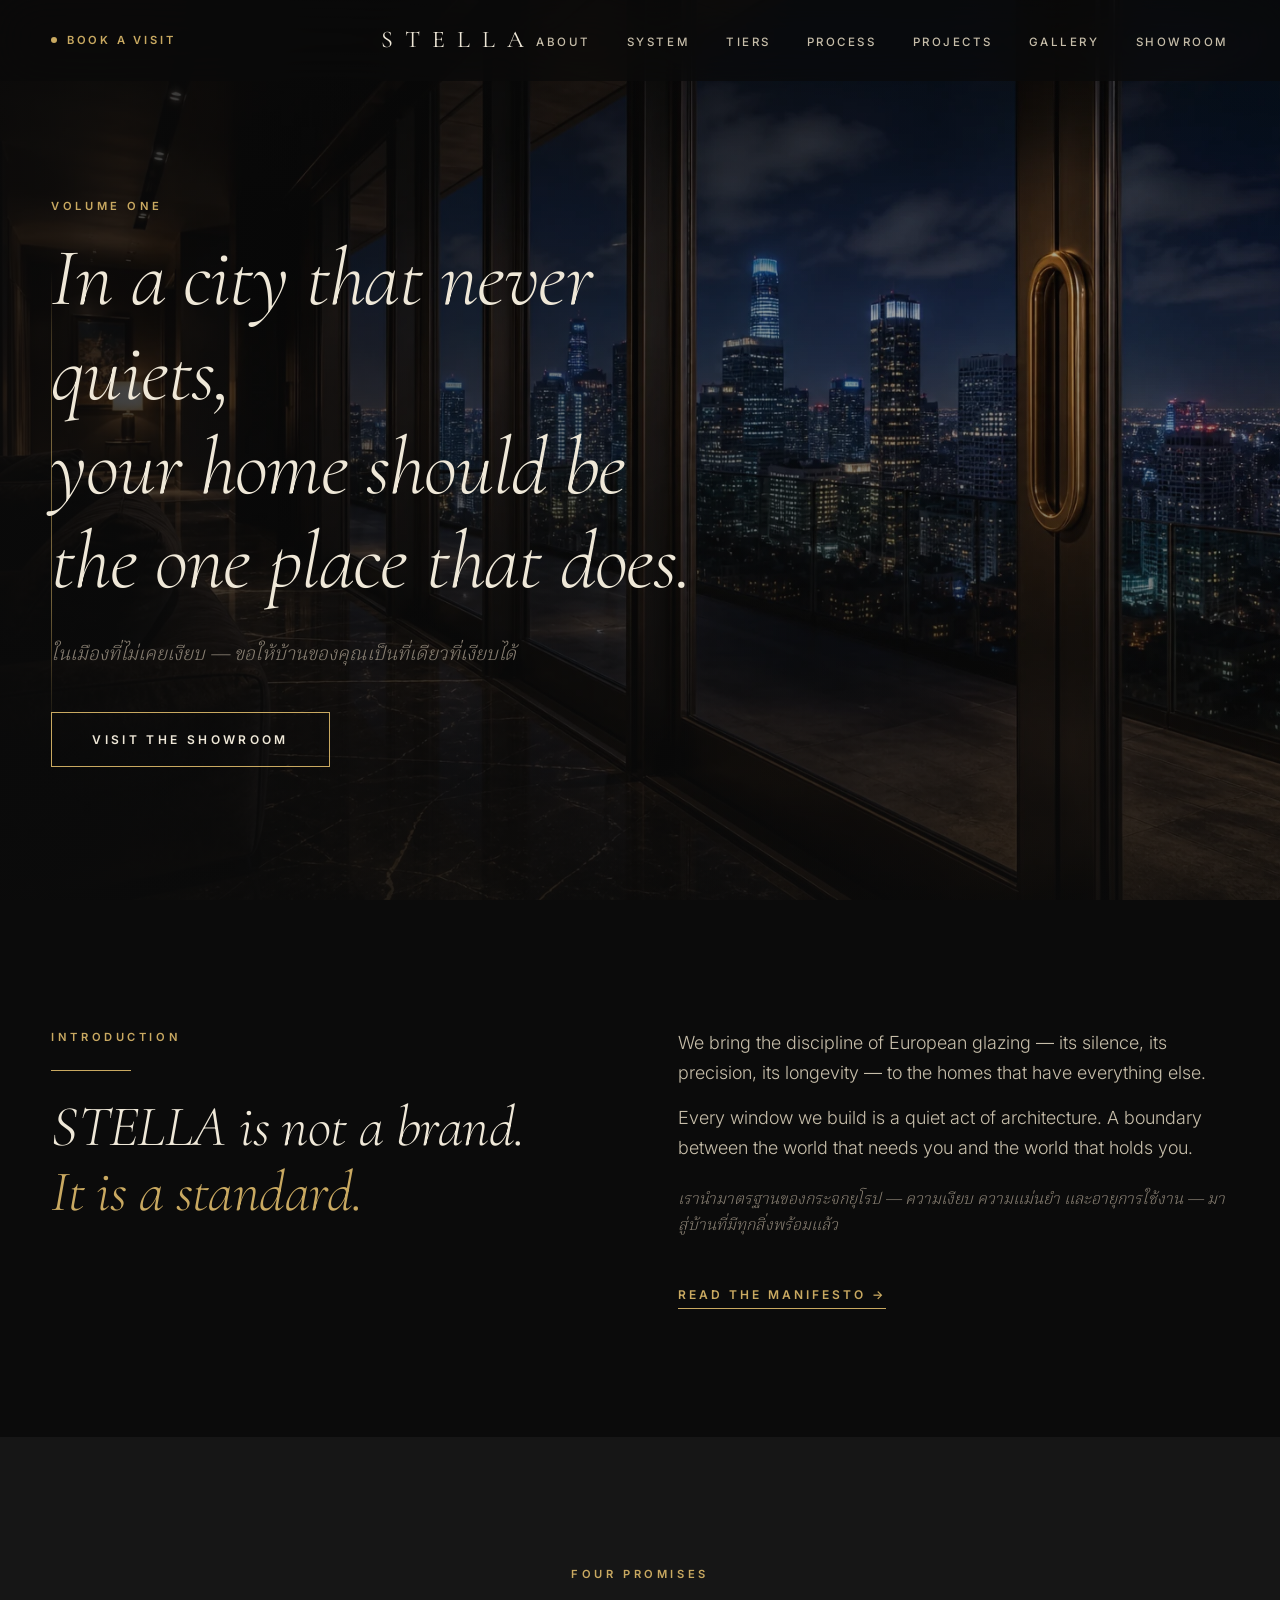
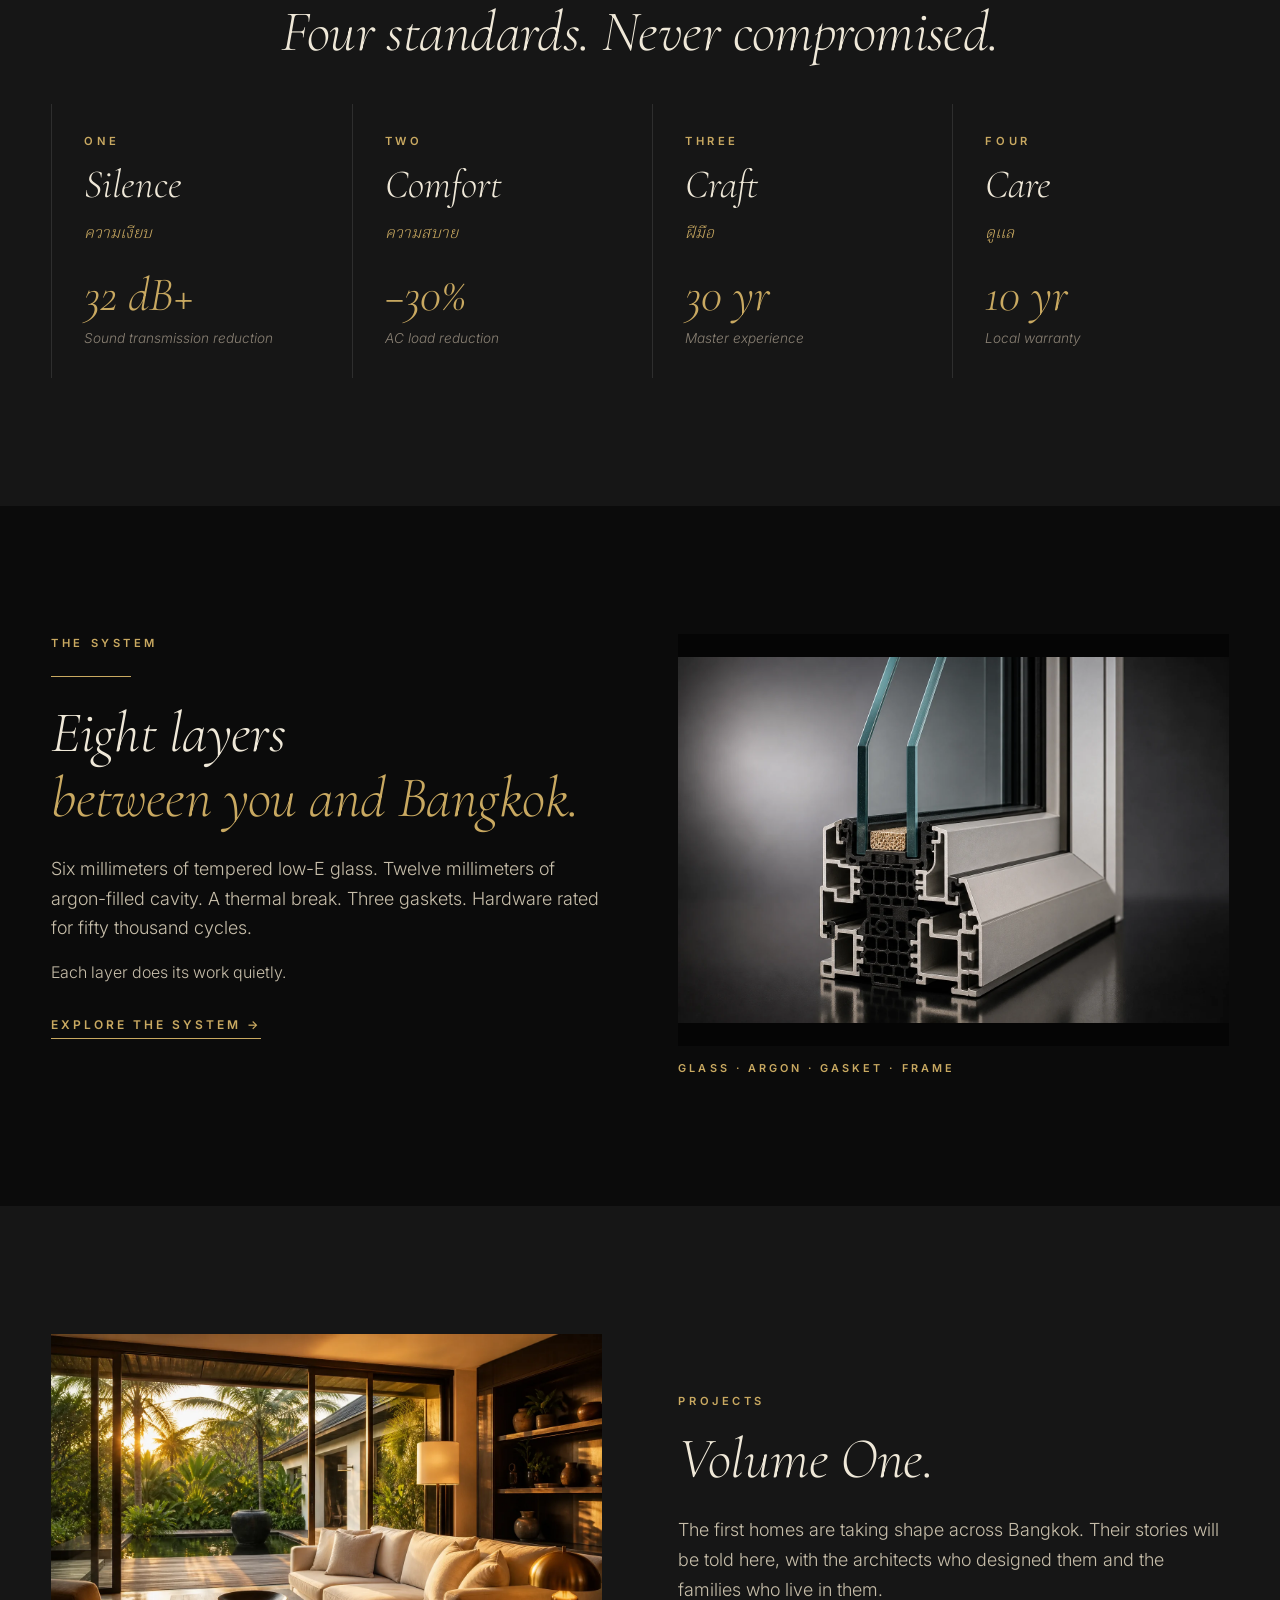
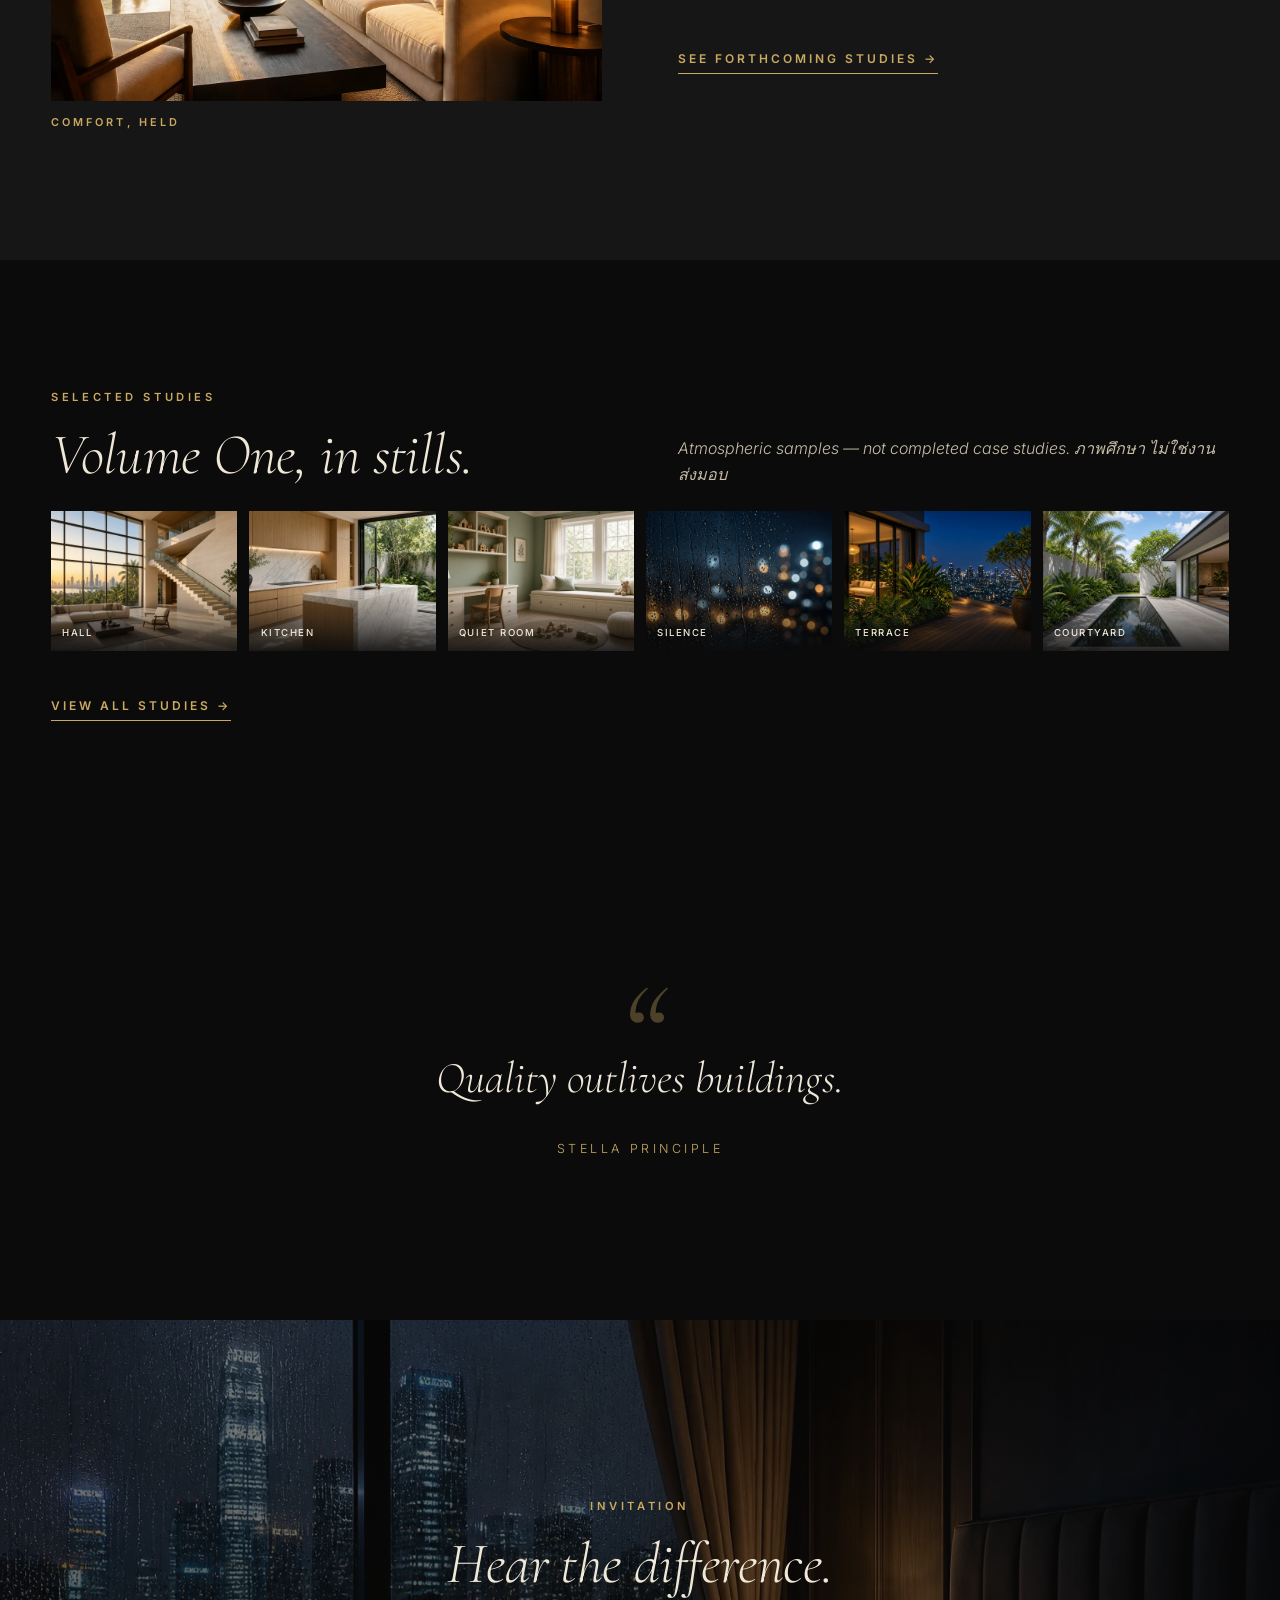
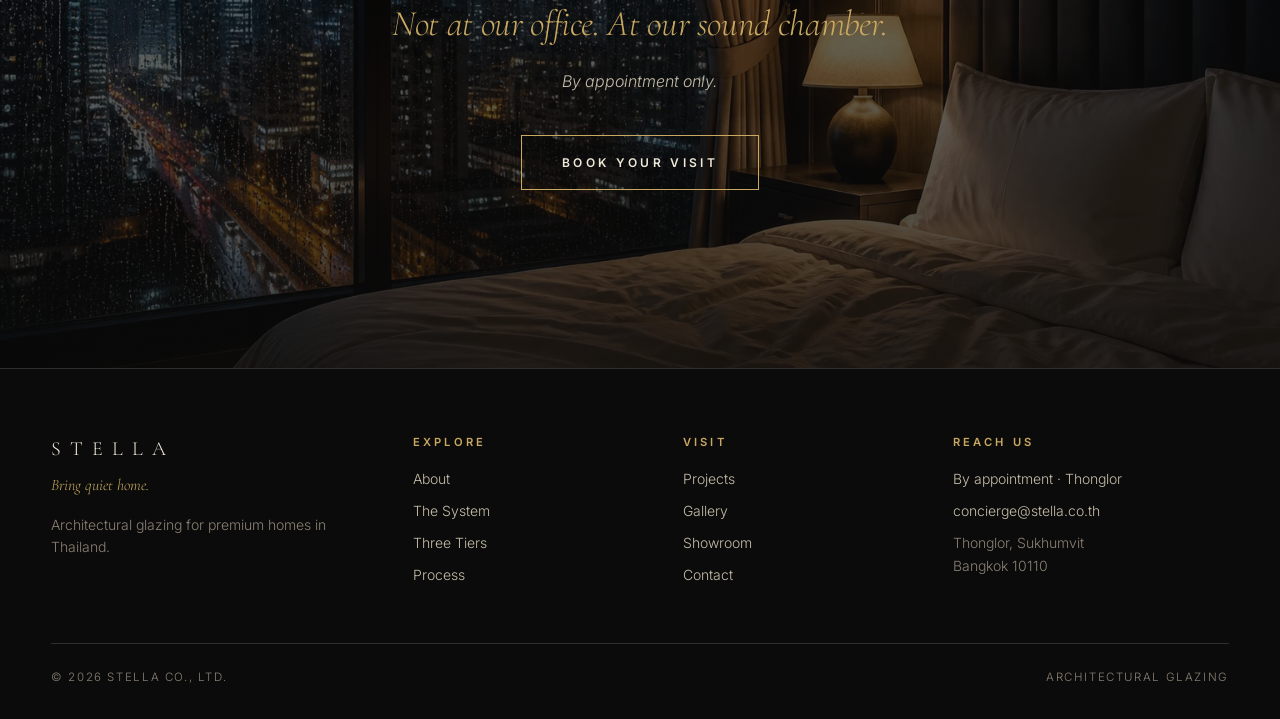
==== commit 9af5a533: "Add Volume One gallery and atmospheric sample photography Introduce a bilingual gallery page of Volu" ====
--- a/index.html
+++ b/index.html
@@ -87,6 +87,7 @@
     <li><a href="tiers">Tiers</a></li>
     <li><a href="process">Process</a></li>
     <li><a href="projects">Projects</a></li>
+    <li><a href="gallery">Gallery</a></li>
     <li><a href="showroom">Showroom</a></li>
   </ul>
   <button class="nav-toggle" aria-label="Open menu" aria-expanded="false" aria-controls="primary-menu">
@@ -225,9 +226,51 @@
         <h2 class="cream mt-2 reveal">Volume One.</h2>
         <p class="body-l mt-3">The first homes are taking shape across Bangkok. Their stories will be told here, with the architects who designed them and the families who live in them.</p>
         <div class="mt-4">
-          <a href="projects" class="btn-text">See project gallery →</a>
+          <a href="projects" class="btn-text">See forthcoming studies →</a>
         </div>
       </div>
+    </div>
+  </div>
+</section>
+
+<!-- ═══ SELECTED STUDIES ═══ -->
+<section class="section">
+  <div class="container">
+    <div class="spread-2col mb-3" style="align-items: end;">
+      <div>
+        <p class="kicker">SELECTED STUDIES</p>
+        <h2 class="cream mt-2 reveal">Volume One, in stills.</h2>
+      </div>
+      <p class="body-m" style="font-style: italic;">Atmospheric samples — not completed case studies. ภาพศึกษา ไม่ใช่งานส่งมอบ</p>
+    </div>
+    <div class="studies-strip mt-3">
+      <a class="studies-thumb reveal" href="gallery">
+        <img src="images/gallery-double-height.webp" alt="Double-height villa hall with a curtain-wall grid at sunset." loading="lazy" width="1280" height="720">
+        <span>Hall</span>
+      </a>
+      <a class="studies-thumb reveal" href="gallery#living">
+        <img src="images/gallery-kitchen-pivot.webp" alt="Kitchen island opening through glass to a courtyard garden." loading="lazy" width="1280" height="720">
+        <span>Kitchen</span>
+      </a>
+      <a class="studies-thumb reveal" href="gallery#quiet">
+        <img src="images/gallery-quiet-study.webp" alt="Soft children's study with acoustic glass at the window seat." loading="lazy" width="1280" height="720">
+        <span>Quiet room</span>
+      </a>
+      <a class="studies-thumb reveal" href="gallery#quiet">
+        <img src="images/mood-rain-glass.webp" alt="Rain on glass with city lights as bokeh." loading="lazy" width="1280" height="720">
+        <span>Silence</span>
+      </a>
+      <a class="studies-thumb reveal" href="gallery#places">
+        <img src="images/gallery-rooftop-blue.webp" alt="Rooftop terrace at blue hour overlooking the city." loading="lazy" width="1280" height="720">
+        <span>Terrace</span>
+      </a>
+      <a class="studies-thumb reveal" href="gallery#places">
+        <img src="images/project-courtyard-pool.webp" alt="Courtyard villa with a reflecting pool and sliding glass." loading="lazy" width="1280" height="720">
+        <span>Courtyard</span>
+      </a>
+    </div>
+    <div class="mt-4">
+      <a href="gallery" class="btn-text">View all studies →</a>
     </div>
   </div>
 </section>
@@ -286,6 +329,7 @@
       <p class="footer-heading">Visit</p>
       <ul>
         <li><a href="projects">Projects</a></li>
+        <li><a href="gallery">Gallery</a></li>
         <li><a href="showroom">Showroom</a></li>
         <li><a href="contact">Contact</a></li>
       </ul>
--- a/styles.css
+++ b/styles.css
@@ -222,7 +222,11 @@
 .nav-toggle.open span:nth-child(2) { opacity: 0; }
 .nav-toggle.open span:nth-child(3) { top: 16px; transform: rotate(-45deg); background: var(--gold); }
 
-@media (max-width: 880px) {
+@media (max-width: 1180px) {
+  .nav-menu { gap: 1.25rem; }
+}
+
+@media (max-width: 960px) {
   .nav { grid-template-columns: auto 1fr auto; padding: 1rem var(--gutter); }
   .nav-cta { display: none; }
   .nav-logo { grid-column: 1; justify-self: start; font-size: 1.125rem; letter-spacing: 0.4em; padding: 0; }
@@ -249,6 +253,7 @@
   .nav-menu.open li:nth-child(4) { transition-delay: 0.20s; }
   .nav-menu.open li:nth-child(5) { transition-delay: 0.25s; }
   .nav-menu.open li:nth-child(6) { transition-delay: 0.30s; }
+  .nav-menu.open li:nth-child(7) { transition-delay: 0.35s; }
   .nav-menu a { font-size: 1rem; letter-spacing: 0.3em; }
   .nav-toggle { display: block; }
 }
@@ -804,6 +809,172 @@
   background: #121212;
 }
 
+/* ═══ GALLERY ═══ */
+.gallery-index {
+  display: flex;
+  flex-wrap: wrap;
+  gap: 0.75rem 2rem;
+  justify-content: center;
+  margin-top: 2.5rem;
+}
+.gallery-index a {
+  font-size: 0.7rem;
+  letter-spacing: 0.28em;
+  text-transform: uppercase;
+  color: var(--pearl);
+  font-weight: 500;
+  border-bottom: 1px solid transparent;
+  padding-bottom: 3px;
+  transition: color 0.3s var(--ease), border-color 0.3s var(--ease);
+}
+.gallery-index a:hover { color: var(--gold); border-bottom-color: var(--gold); }
+
+.gallery-group { padding-top: 2rem; }
+.gallery-group-head {
+  display: flex;
+  align-items: baseline;
+  justify-content: space-between;
+  gap: 1.5rem;
+  margin-bottom: 2rem;
+  padding-bottom: 1rem;
+  border-bottom: 1px solid var(--hairline);
+}
+.gallery-group-head h2 { font-size: clamp(1.75rem, 3vw, 2.5rem); }
+.gallery-group-th {
+  font-family: var(--font-thai);
+  font-style: italic;
+  color: var(--pewter);
+  font-size: 0.95rem;
+}
+
+.gallery-masonry {
+  column-count: 3;
+  column-gap: 1.15rem;
+}
+@media (max-width: 900px) { .gallery-masonry { column-count: 2; } }
+@media (max-width: 600px) { .gallery-masonry { column-count: 1; } }
+
+.gallery-card {
+  break-inside: avoid;
+  margin: 0 0 1.35rem;
+  display: block;
+}
+.gallery-card img {
+  width: 100%;
+  height: auto;
+  object-fit: cover;
+  background: var(--ink-3);
+  display: block;
+}
+.gallery-card.crop-wide img { aspect-ratio: 16 / 9; }
+.gallery-card.crop-film img { aspect-ratio: 3 / 2; }
+.gallery-card.crop-square img { aspect-ratio: 1 / 1; }
+.gallery-card.crop-tall img { aspect-ratio: 3 / 4; }
+
+.gallery-card figcaption { padding: 0.9rem 0.1rem 0.2rem; }
+.gallery-card-tag {
+  font-size: 0.62rem;
+  letter-spacing: 0.24em;
+  text-transform: uppercase;
+  color: var(--gold);
+  font-weight: 600;
+  margin-bottom: 0.35rem;
+}
+.gallery-card-en {
+  font-family: var(--font-display);
+  font-style: italic;
+  font-size: 1.2rem;
+  color: var(--cream);
+  line-height: 1.25;
+}
+.gallery-card-th {
+  font-family: var(--font-thai);
+  font-style: italic;
+  font-size: 0.88rem;
+  color: var(--pewter);
+  margin-top: 0.25rem;
+}
+
+/* ═══ SELECTED STUDIES STRIP ═══ */
+.studies-strip {
+  display: grid;
+  grid-template-columns: repeat(6, 1fr);
+  gap: 0.75rem;
+}
+@media (max-width: 900px) { .studies-strip { grid-template-columns: repeat(3, 1fr); } }
+@media (max-width: 560px) { .studies-strip { grid-template-columns: repeat(2, 1fr); } }
+
+.studies-thumb {
+  position: relative;
+  overflow: hidden;
+  background: var(--ink-3);
+  display: block;
+}
+.studies-thumb img {
+  width: 100%;
+  height: 100%;
+  aspect-ratio: 4 / 3;
+  object-fit: cover;
+  transition: transform 1s var(--ease);
+}
+.studies-thumb:hover img { transform: scale(1.05); }
+.studies-thumb span {
+  position: absolute;
+  left: 0; right: 0; bottom: 0;
+  padding: 2rem 0.7rem 0.65rem;
+  background: linear-gradient(transparent, rgba(11,11,11,0.88));
+  font-size: 0.6rem;
+  letter-spacing: 0.16em;
+  text-transform: uppercase;
+  color: var(--cream);
+  font-weight: 500;
+}
+
+/* ═══ PROJECT CARD PAIRS + BRIEFS ═══ */
+.project-card-media-pair {
+  aspect-ratio: auto;
+  display: grid;
+  gap: 2px;
+}
+.project-card-media-pair img:first-child {
+  aspect-ratio: 4 / 3;
+}
+.project-card-media-pair img:nth-child(2) {
+  aspect-ratio: 16 / 7;
+  max-height: 9rem;
+}
+.project-brief {
+  color: var(--pearl);
+  font-size: 0.9rem;
+  line-height: 1.55;
+  margin-top: 0.75rem;
+}
+
+.detail-pair {
+  display: grid;
+  grid-template-columns: 1fr 1fr;
+  gap: 1.5rem;
+  margin-top: 3rem;
+}
+@media (max-width: 700px) { .detail-pair { grid-template-columns: 1fr; } }
+.detail-pair .photo img,
+.detail-pair .photo-studio img {
+  aspect-ratio: 16 / 9;
+  object-fit: cover;
+  background: #050505;
+}
+
+.showroom-sample {
+  margin: 0;
+}
+.showroom-sample img {
+  width: 100%;
+  height: auto;
+  max-height: 78vh;
+  object-fit: cover;
+  aspect-ratio: 16 / 9;
+}
+
 /* ═══ UTILITIES ═══ */
 .text-center { text-align: center; }
 .mt-1 { margin-top: 0.5rem; }
@@ -832,5 +1003,6 @@
   }
   .project-card:hover .project-card-media img { transform: none; }
   .tier-card:hover .tier-card-media img { transform: none; }
+  .studies-thumb:hover img { transform: none; }
   .nav-cta::before { animation: none; }
 }
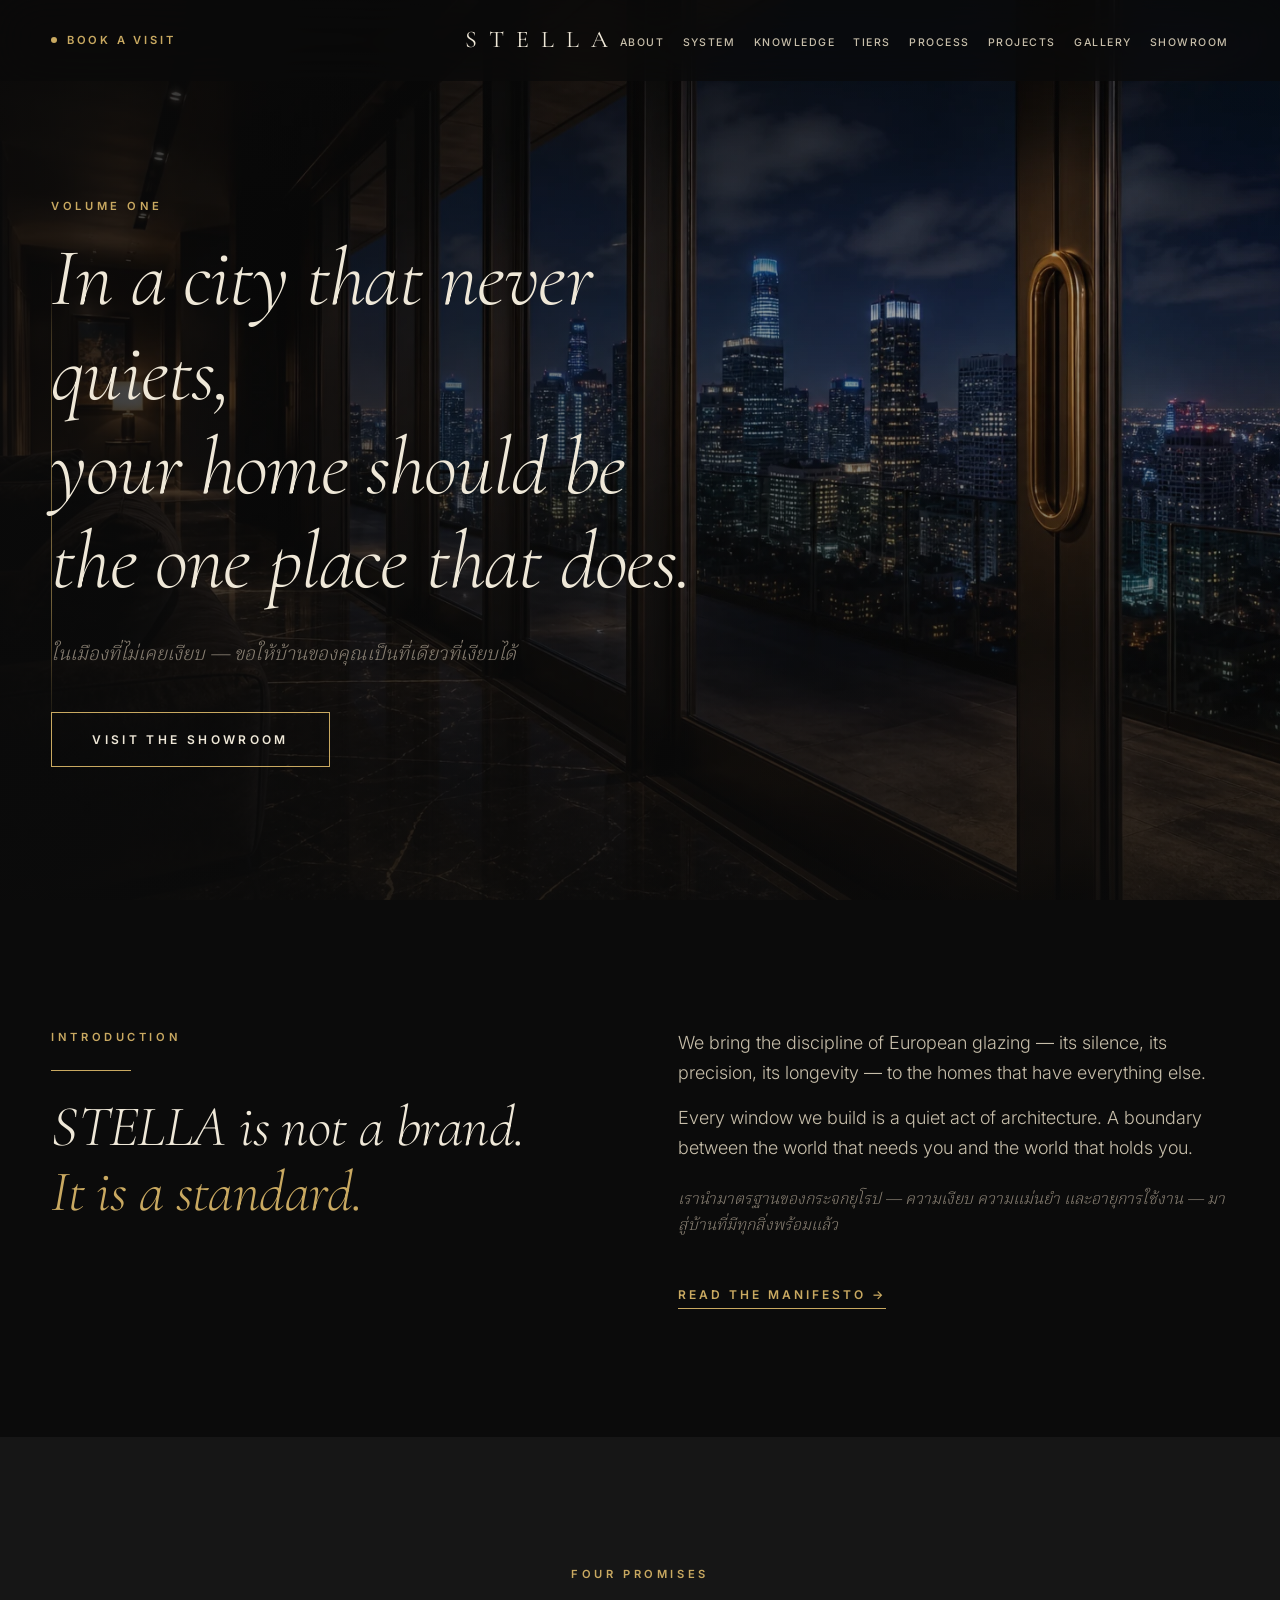
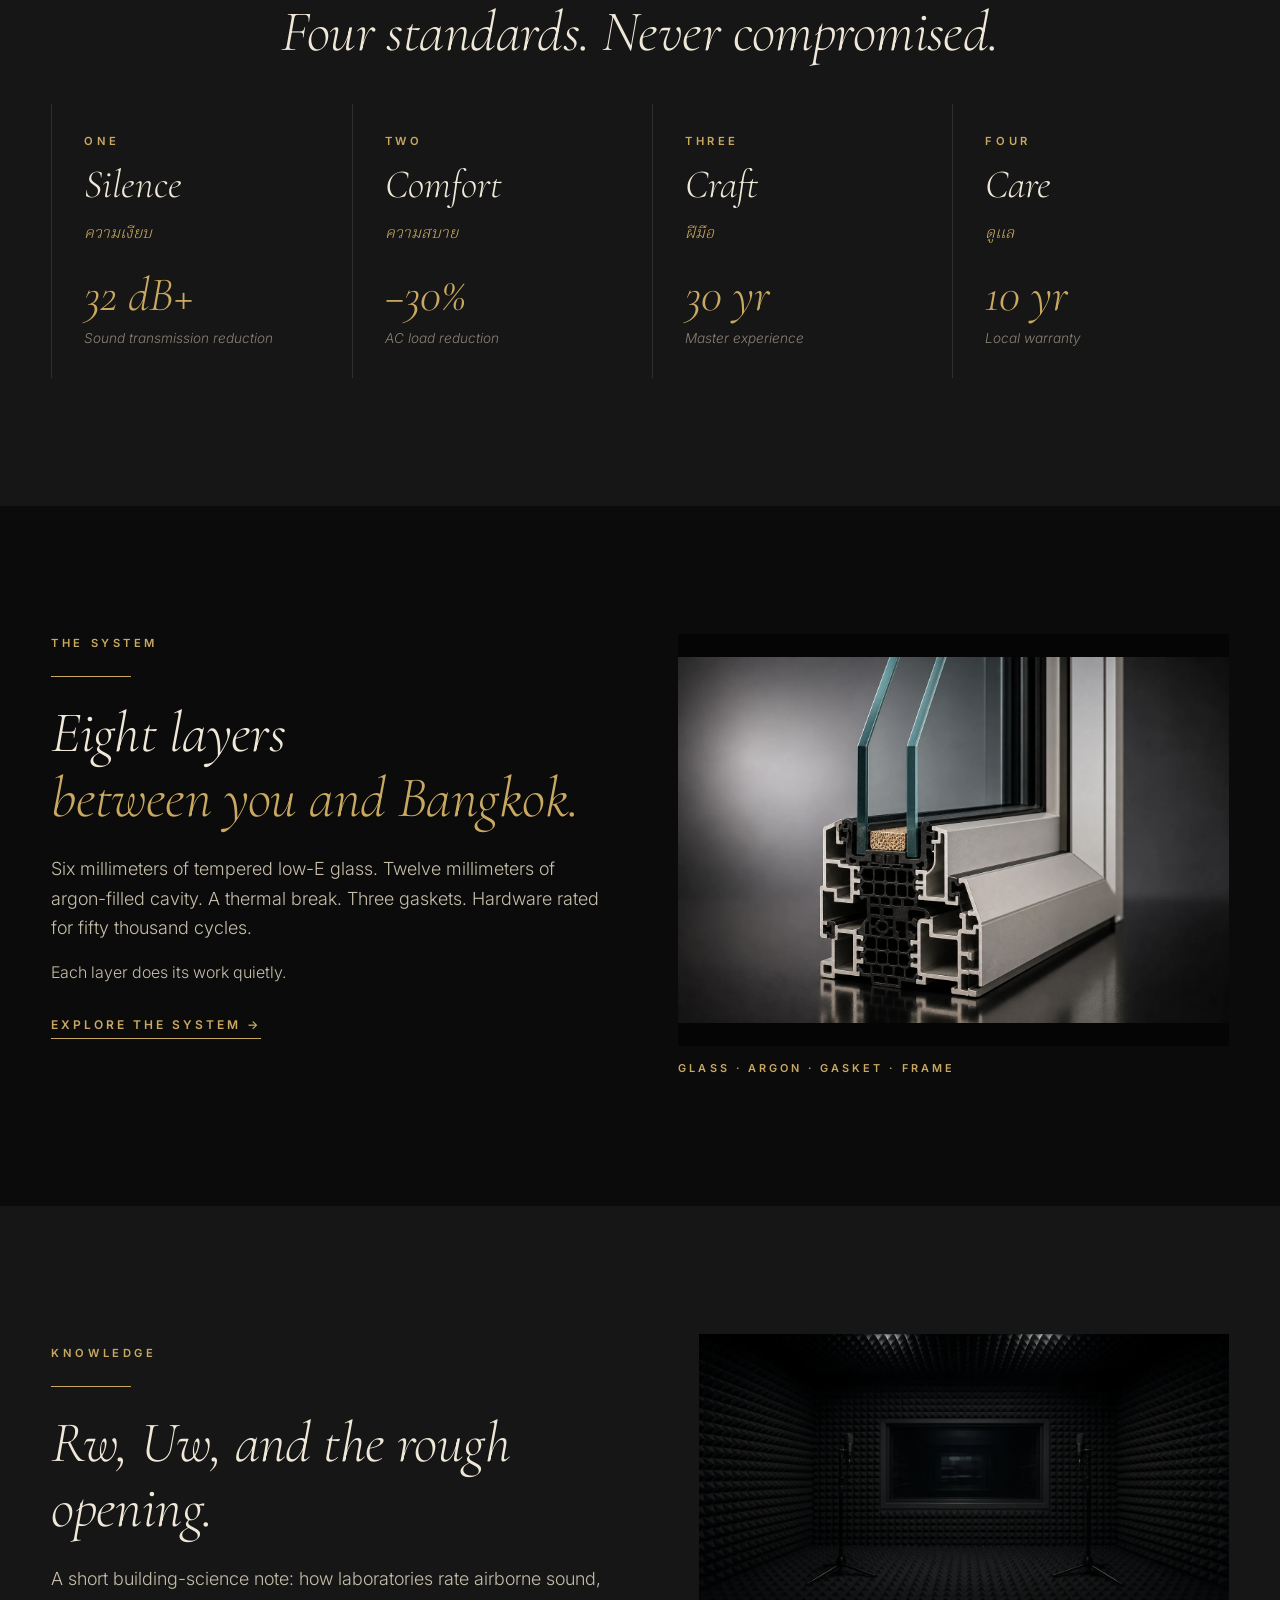
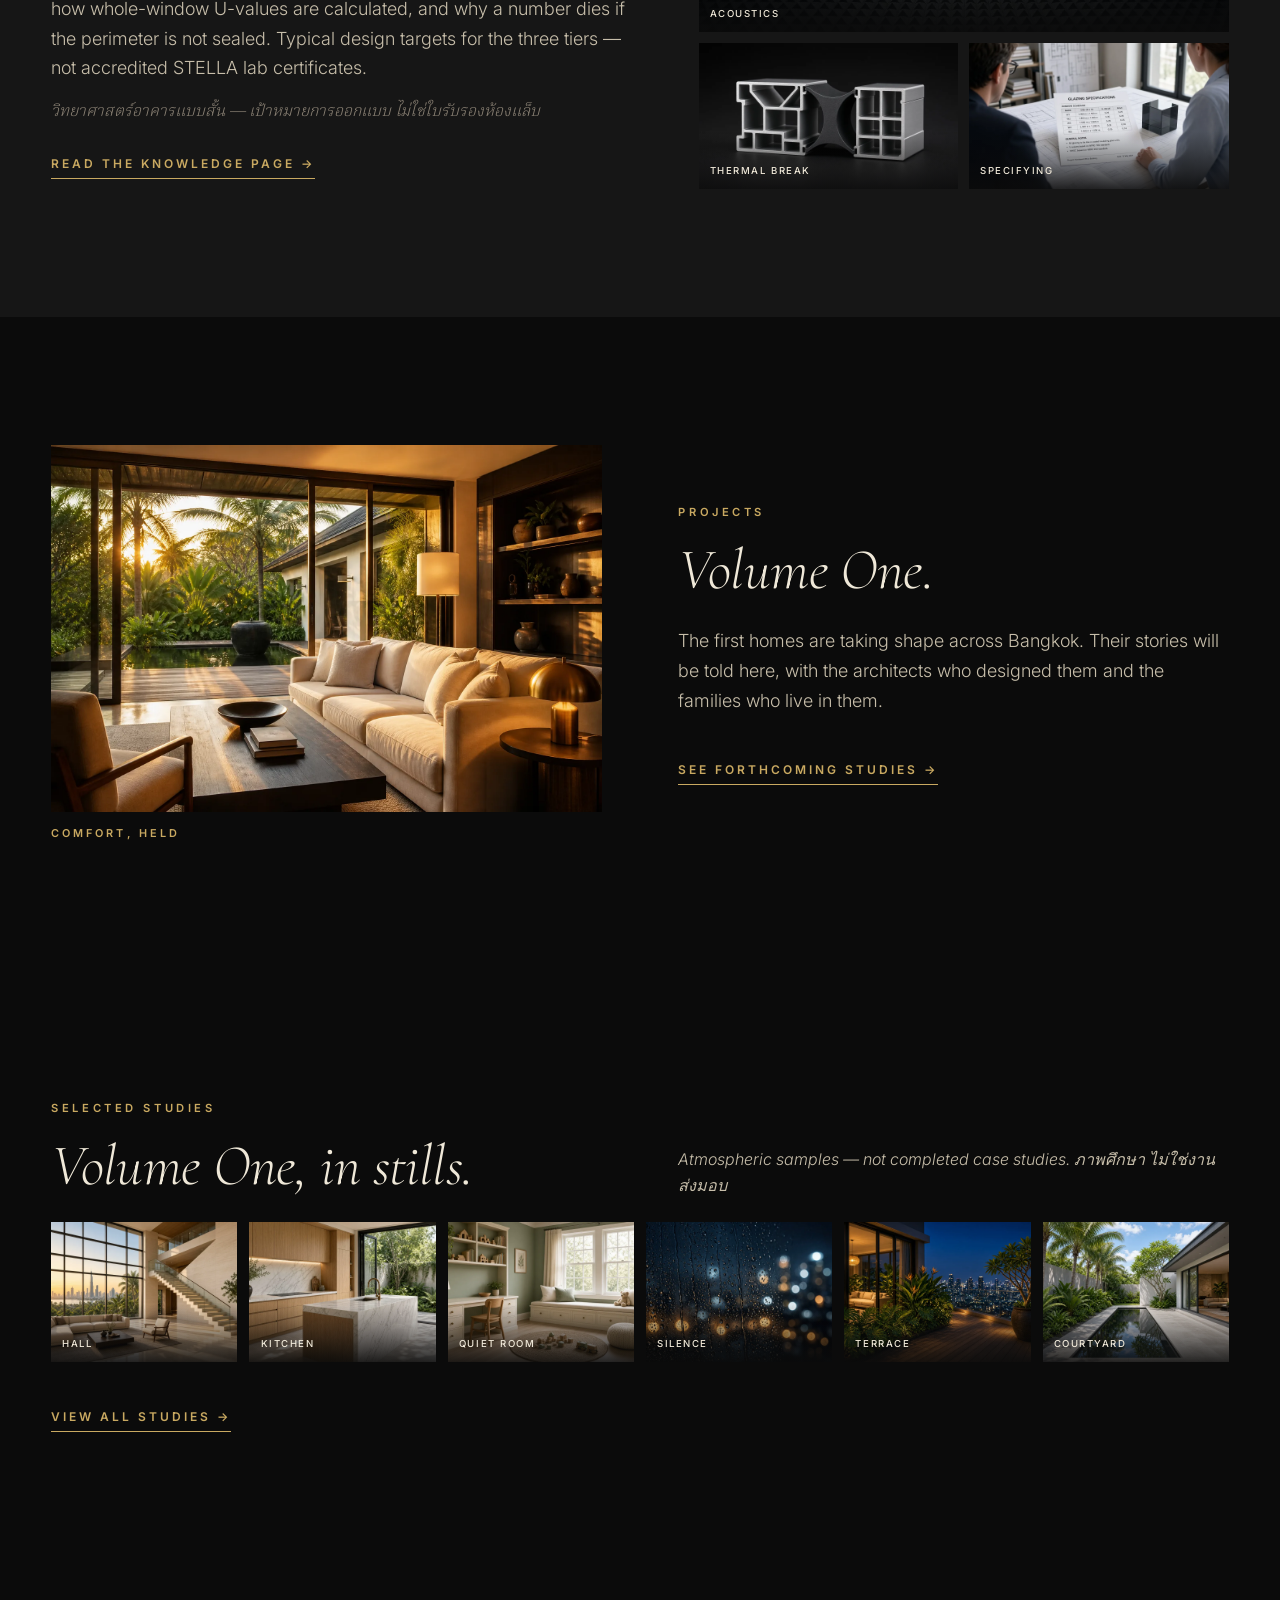
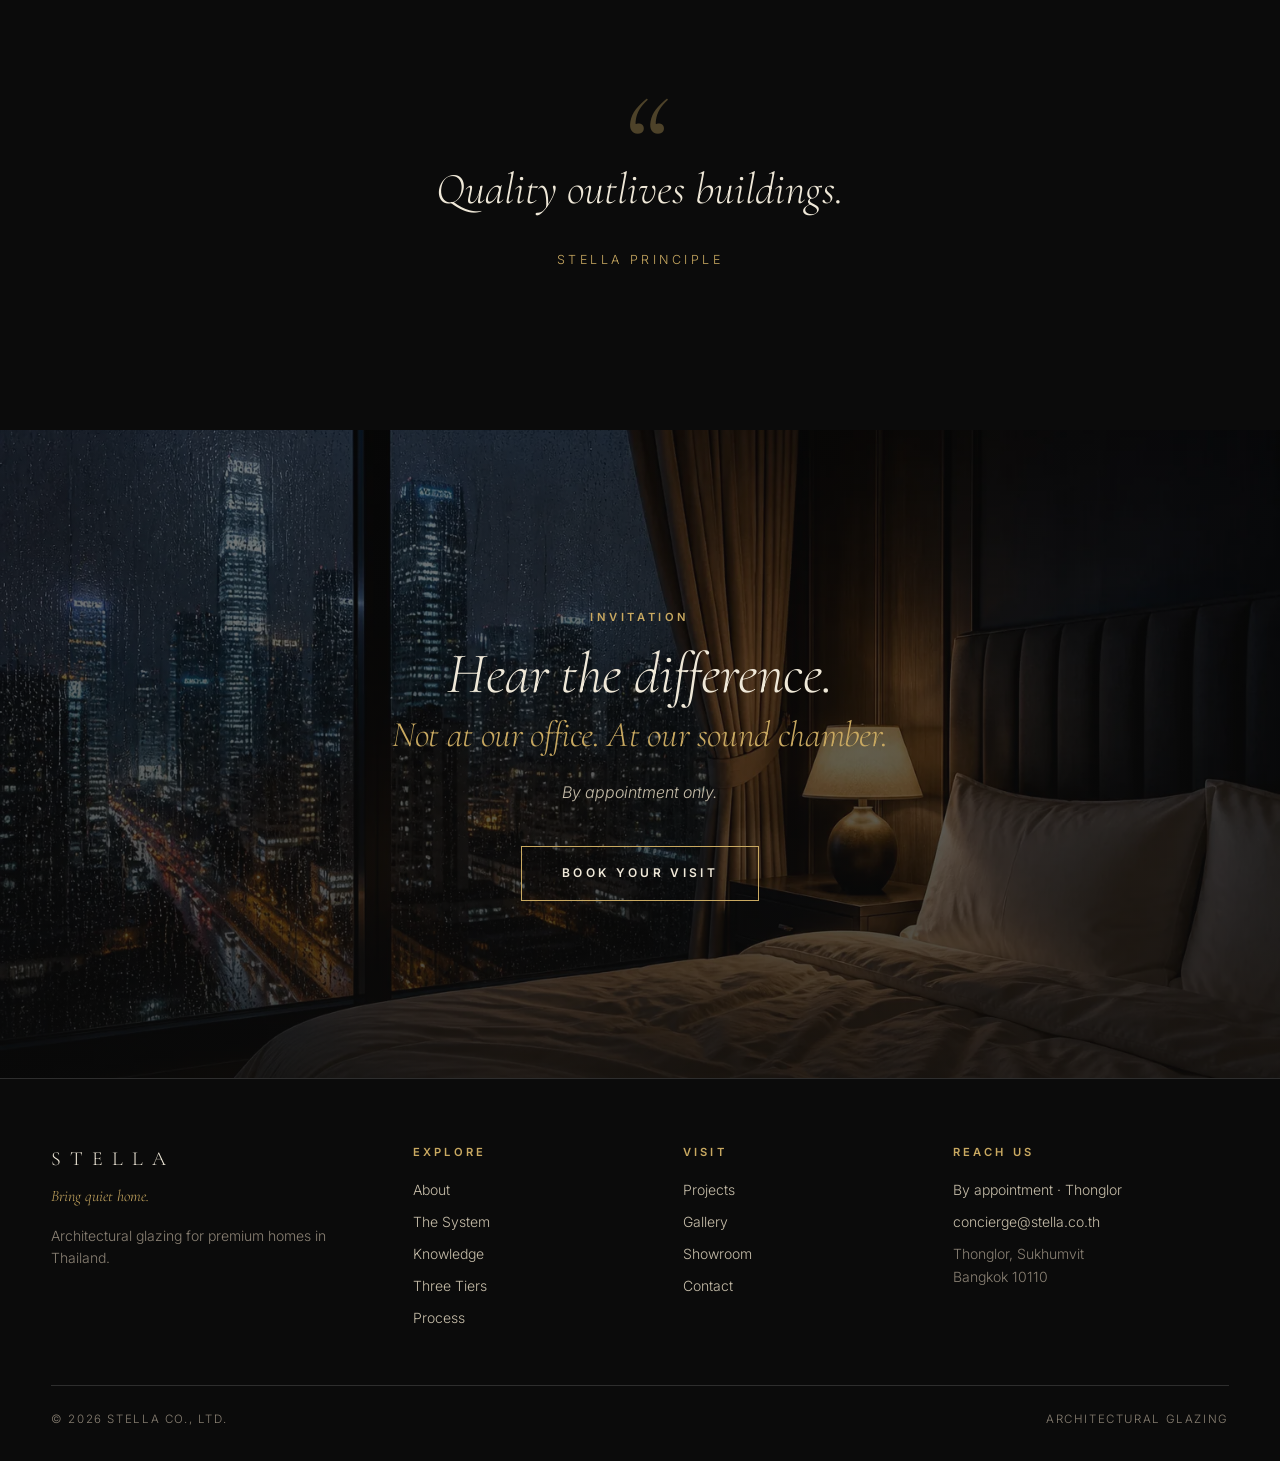
==== commit a0d3743e: "Add Knowledge page, 20 technical photographs, and green CI. Introduce an educational building-scienc" ====
--- a/index.html
+++ b/index.html
@@ -84,6 +84,7 @@
   <ul class="nav-menu" id="primary-menu">
     <li><a href="about">About</a></li>
     <li><a href="system">System</a></li>
+    <li><a href="knowledge">Knowledge</a></li>
     <li><a href="tiers">Tiers</a></li>
     <li><a href="process">Process</a></li>
     <li><a href="projects">Projects</a></li>
@@ -207,8 +208,40 @@
   </div>
 </section>
 
+<!-- ═══ KNOWLEDGE CTA ═══ -->
+<section class="section" style="background: var(--ink-2);">
+  <div class="container">
+    <div class="knowledge-cta">
+      <div>
+        <p class="kicker mb-2">KNOWLEDGE</p>
+        <hr class="hairline" style="margin-left:0;">
+        <h2 class="cream reveal">Rw, Uw, and the rough opening.</h2>
+        <p class="body-l mt-3">A short building-science note: how laboratories rate airborne sound, how whole-window U-values are calculated, and why a number dies if the perimeter is not sealed. Typical design targets for the three tiers — not accredited STELLA lab certificates.</p>
+        <p class="body-m thai mt-2" style="color: var(--pewter); font-style: italic;">วิทยาศาสตร์อาคารแบบสั้น — เป้าหมายการออกแบบ ไม่ใช่ใบรับรองห้องแล็บ</p>
+        <div class="mt-3">
+          <a href="knowledge" class="btn-text">Read the knowledge page →</a>
+        </div>
+      </div>
+      <div class="knowledge-thumbs">
+        <a href="knowledge#acoustics" class="studies-thumb reveal">
+          <img src="images/tech-acoustic-chamber.webp" alt="Anechoic chamber with pyramid foam and two microphone stands." loading="lazy" width="1280" height="720">
+          <span>Acoustics</span>
+        </a>
+        <a href="knowledge#thermal" class="studies-thumb reveal">
+          <img src="images/tech-thermal-break.webp" alt="Aluminum profile cross-section with a polyamide thermal break." loading="lazy" width="1280" height="720">
+          <span>Thermal break</span>
+        </a>
+        <a href="knowledge#specify" class="studies-thumb reveal">
+          <img src="images/tech-spec-review.webp" alt="Architects reviewing a glazing specification sheet." loading="lazy" width="1280" height="720">
+          <span>Specifying</span>
+        </a>
+      </div>
+    </div>
+  </div>
+</section>
+
 <!-- ═══ PROJECTS TEASER ═══ -->
-<section class="section" style="background: var(--ink-2);">
+<section class="section">
   <div class="container">
     <div class="spread-2col spread-2col-center">
       <figure class="photo reveal">
@@ -321,6 +354,7 @@
       <ul>
         <li><a href="about">About</a></li>
         <li><a href="system">The System</a></li>
+        <li><a href="knowledge">Knowledge</a></li>
         <li><a href="tiers">Three Tiers</a></li>
         <li><a href="process">Process</a></li>
       </ul>
--- a/styles.css
+++ b/styles.css
@@ -222,11 +222,12 @@
 .nav-toggle.open span:nth-child(2) { opacity: 0; }
 .nav-toggle.open span:nth-child(3) { top: 16px; transform: rotate(-45deg); background: var(--gold); }
 
-@media (max-width: 1180px) {
-  .nav-menu { gap: 1.25rem; }
-}
-
-@media (max-width: 960px) {
+@media (max-width: 1320px) {
+  .nav-menu { gap: 1.15rem; }
+  .nav-menu a { letter-spacing: 0.14em; font-size: 0.66rem; }
+}
+
+@media (max-width: 1100px) {
   .nav { grid-template-columns: auto 1fr auto; padding: 1rem var(--gutter); }
   .nav-cta { display: none; }
   .nav-logo { grid-column: 1; justify-self: start; font-size: 1.125rem; letter-spacing: 0.4em; padding: 0; }
@@ -254,6 +255,7 @@
   .nav-menu.open li:nth-child(5) { transition-delay: 0.25s; }
   .nav-menu.open li:nth-child(6) { transition-delay: 0.30s; }
   .nav-menu.open li:nth-child(7) { transition-delay: 0.35s; }
+  .nav-menu.open li:nth-child(8) { transition-delay: 0.40s; }
   .nav-menu a { font-size: 1rem; letter-spacing: 0.3em; }
   .nav-toggle { display: block; }
 }
@@ -727,6 +729,17 @@
   font-weight: 600;
 }
 .photo-caption span { color: var(--cream); letter-spacing: 0.18em; font-weight: 400; }
+.photo-caption .caption-th {
+  display: block;
+  margin-top: 0.4rem;
+  font-family: var(--font-thai);
+  font-style: italic;
+  text-transform: none;
+  letter-spacing: 0.02em;
+  color: var(--pewter);
+  font-weight: 400;
+  font-size: 0.82rem;
+}
 
 .spread-2col-center { align-items: center; }
 
@@ -993,6 +1006,113 @@
 .reveal.is-visible { opacity: 1; transform: none; }
 .delay-1 { transition-delay: 0.12s; }
 .delay-2 { transition-delay: 0.24s; }
+
+/* ═══ KNOWLEDGE / SCIENCE ═══ */
+.disclaimer-strip {
+  background: var(--ink-2);
+  border-top: 1px solid var(--hairline);
+  border-bottom: 1px solid rgba(201, 169, 97, 0.45);
+  padding: 1.75rem 0;
+}
+.disclaimer-strip p { max-width: 72ch; }
+.knowledge-toc {
+  display: flex;
+  flex-wrap: wrap;
+  gap: 0.75rem 1.75rem;
+  margin-top: 2rem;
+}
+.knowledge-toc a {
+  font-size: 0.7rem;
+  letter-spacing: 0.22em;
+  text-transform: uppercase;
+  color: var(--pearl);
+  font-weight: 500;
+  border-bottom: 1px solid transparent;
+  padding-bottom: 3px;
+  transition: color 0.3s var(--ease), border-color 0.3s var(--ease);
+}
+.knowledge-toc a:hover { color: var(--gold); border-bottom-color: var(--gold); }
+
+.knowledge-note {
+  border-left: 1px solid var(--gold);
+  padding: 1.1rem 0 1.1rem 1.5rem;
+  margin-top: 1.75rem;
+  color: var(--pewter);
+  font-size: 0.9rem;
+  font-style: italic;
+}
+
+.spec-table-wrap { overflow-x: auto; margin-top: 2rem; }
+.spec-table {
+  width: 100%;
+  min-width: 640px;
+  border-collapse: collapse;
+  font-size: 0.9rem;
+}
+.spec-table caption {
+  caption-side: bottom;
+  text-align: left;
+  padding-top: 1rem;
+  color: var(--pewter);
+  font-size: 0.8rem;
+  font-style: italic;
+}
+.spec-table th {
+  text-align: left;
+  color: var(--gold);
+  font-size: 0.65rem;
+  letter-spacing: 0.18em;
+  text-transform: uppercase;
+  font-weight: 600;
+  padding: 0.9rem 0.85rem 0.9rem 0;
+  border-bottom: 1px solid var(--gold);
+  white-space: nowrap;
+}
+.spec-table td {
+  padding: 0.9rem 0.85rem 0.9rem 0;
+  border-bottom: 1px solid var(--hairline);
+  color: var(--pearl);
+  vertical-align: top;
+}
+.spec-table td:first-child {
+  color: var(--cream);
+  font-family: var(--font-display);
+  font-style: italic;
+  font-size: 1.15rem;
+}
+
+.ref-list { list-style: none; margin-top: 1.5rem; }
+.ref-list li {
+  padding: 1rem 0;
+  border-bottom: 1px solid var(--hairline);
+  color: var(--pearl);
+  font-size: 0.95rem;
+  line-height: 1.55;
+}
+.ref-list cite { font-style: italic; color: var(--cream); }
+.ref-list a { color: var(--gold); border-bottom: 1px solid transparent; }
+.ref-list a:hover { border-bottom-color: var(--gold); }
+
+.knowledge-cta {
+  display: grid;
+  grid-template-columns: 1.1fr 1fr;
+  gap: clamp(2rem, 5vw, 4rem);
+  align-items: center;
+}
+@media (max-width: 800px) { .knowledge-cta { grid-template-columns: 1fr; } }
+.knowledge-thumbs {
+  display: grid;
+  grid-template-columns: 1fr 1fr;
+  gap: 0.65rem;
+}
+.knowledge-thumbs a:first-child { grid-column: 1 / -1; }
+.knowledge-thumbs img {
+  width: 100%;
+  height: 100%;
+  aspect-ratio: 16 / 9;
+  object-fit: cover;
+  background: var(--ink-3);
+}
 
 @media (prefers-reduced-motion: reduce) {
   html { scroll-behavior: auto; }
